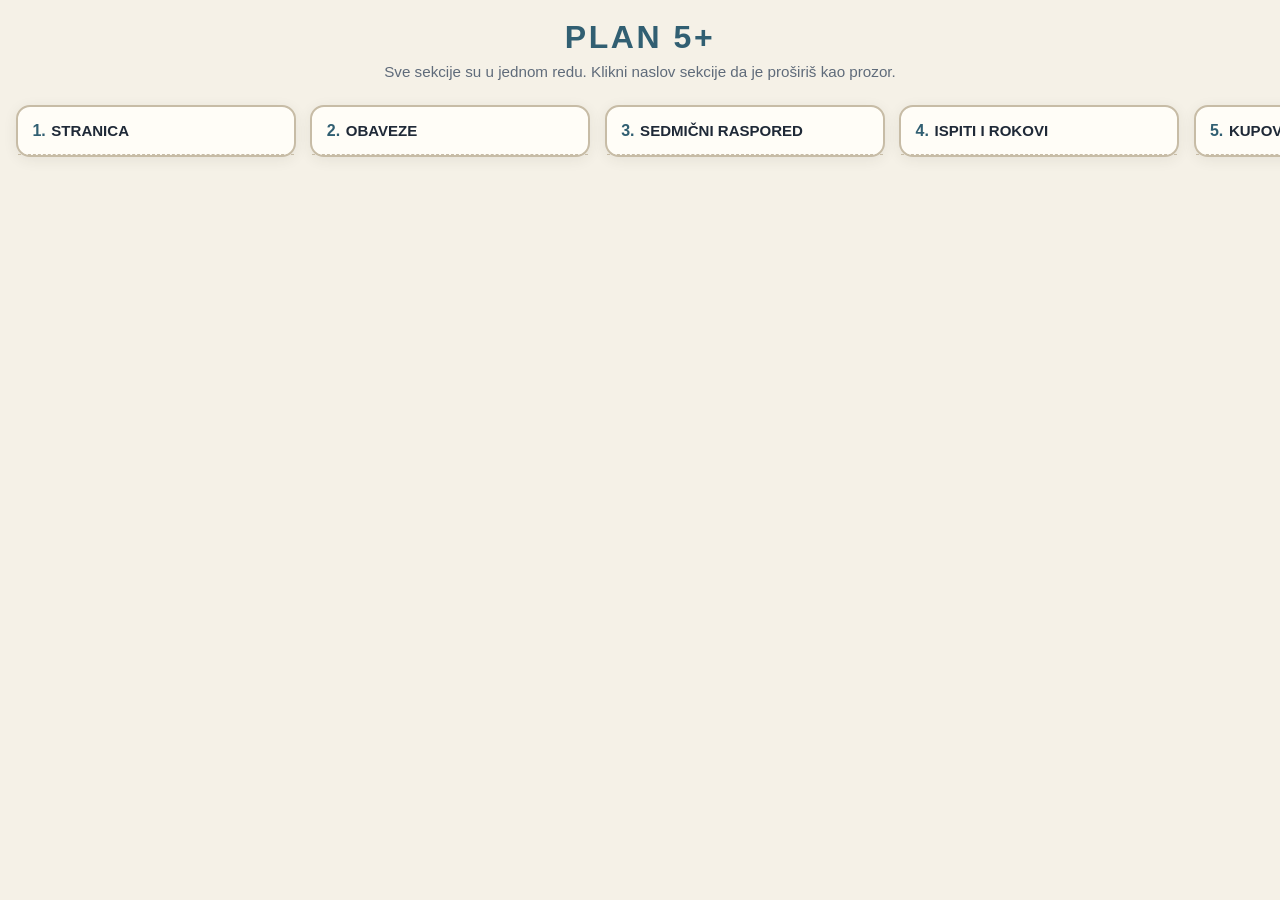
==== src/pages/index.html @ 0e4d8b92 "Working on obligations router, todo section is working properly" ====
<!DOCTYPE html>
<html lang="sr">
<head>
  <meta charset="UTF-8" />
  <meta name="viewport" content="width=device-width, initial-scale=1.0" />
  <title>Upisi ovo</title>
  <link rel="stylesheet" href="../shared/ui/styles.css" />
</head>
<body>
  <header class="topbar">
    <h1>PLAN 5+</h1>
    <p>Sve sekcije su u jednom redu. Klikni naslov sekcije da je proširiš kao prozor.</p>
  </header>

  <main class="board" aria-label="Plan sekcije">
    <details class="panel">
      <summary>
        <span class="panel-number">1.</span>
        <span class="panel-title">Stranica</span>
      </summary>
      <section class="panel-content">
        <button id="clear-done-todos-btn" type="button">Obriši završene</button>
        <button id="clear-old-todos-btn" type="button">Obriši starije od 3 dana</button>
        <button id="edit-mode-btn" type="button">Edit</button>
        <button id="delete-selected-btn" type="button" hidden>Obriši selektovane</button>
        <h3>Dnevna to-do lista</h3>
        <form id="todo-form">
          <input id="todo-input" type="text" />
          <button id="add-todo-btn" type="button">Dodaj</button>
        </form>
                <p></p>
                <p class="date" id="day-date"></p>
        <ul id="todo-list"></ul>
        
        <div id="load-todos-div">
          <ul id="load-todos-list"></ul>
        </div>
      </section>
    </details>

    <details class="panel">
      <summary>
        <span class="panel-number">2.</span>
        <span class="panel-title">Obaveze</span>
      </summary>
      <section id="obligations-panel" class="panel-content">
        <div class="priority-group">
          <h3 class="p-high">Hitno</h3>
          <form id="obligation-urgent-form">
          <input id="obligation-urgent-input" type="text" />
          <button id="add-obligation-btn" type="button">+</button>
        </form>
          <ul id="obligations-urgent" class="dot-list">
          </ul>
        </div>

        <div class="priority-group">
          <h3 class="p-mid">Važno</h3>
          <ul class="dot-list">
            <li>Priprema prezentacije</li>
            <li>Nabavka za sedmicu</li>
            <li>Vježbanje 45 min</li>
          </ul>
        </div>

        <div class="priority-group">
          <h3 class="p-low">Može da sačeka</h3>
          <ul class="dot-list">
            <li>Sređivanje ormara</li>
            <li>Backup fotografija</li>
            <li>Organizacija desktopa</li>
          </ul>
        </div>
      </section>
    </details>

    <details class="panel">
      <summary>
        <span class="panel-number">3.</span>
        <span class="panel-title">Sedmični raspored</span>
      </summary>
      <section class="panel-content">
        <table>
          <caption>Ponedjeljak – Nedjelja</caption>
          <thead>
            <tr>
              <th>Dan</th>
              <th>Aktivnosti</th>
            </tr>
          </thead>
          <tbody>
            <tr><td>Pon</td><td><span class="tag predavanje">Predavanje</span> 09:00</td></tr>
            <tr><td>Uto</td><td><span class="tag vjezbe">Vježbe</span> 11:00</td></tr>
            <tr><td>Sri</td><td><span class="tag trening">Trening</span> 18:00</td></tr>
            <tr><td>Čet</td><td><span class="tag obaveza">Lične obaveze</span></td></tr>
            <tr><td>Pet</td><td><span class="tag predavanje">Predavanje</span> 10:00</td></tr>
            <tr><td>Sub</td><td><span class="tag slobodno">Odmor / fleksibilno</span></td></tr>
            <tr><td>Ned</td><td><span class="tag planiranje">Planiranje sedmice</span></td></tr>
          </tbody>
        </table>
      </section>
    </details>

    <details class="panel">
      <summary>
        <span class="panel-number">4.</span>
        <span class="panel-title">Ispiti i rokovi</span>
      </summary>
      <section class="panel-content">
        <ul class="deadline-list">
          <li><strong>Kolokvijum hemija</strong> <span>12. mart</span></li>
          <li><strong>Predaja završnog rada</strong> <span>20. mart</span></li>
          <li><strong>Prijava ispita</strong> <span>25. mart</span></li>
          <li><strong>Plaćanje školarine</strong> <span>1. april</span></li>
        </ul>
        <p class="hint">Savjet: drži rokove sortirane po datumu i uključi podsjetnik 2 dana ranije.</p>
      </section>
    </details>

    <details class="panel">
      <summary>
        <span class="panel-number">5.</span>
        <span class="panel-title">Kupovina i troškovi</span>
      </summary>
      <section class="panel-content">
        <h3>Lista kupovine</h3>
        <ul class="check-list">
          <li><input type="checkbox" id="k1"><label for="k1">Mlijeko</label></li>
          <li><input type="checkbox" id="k2"><label for="k2">Hljeb</label></li>
          <li><input type="checkbox" id="k3"><label for="k3">Voće</label></li>
          <li><input type="checkbox" id="k4"><label for="k4">Higijena</label></li>
        </ul>

        <h3>Troškovi</h3>
        <div class="cost-row"><span>Budžet:</span><strong>350 KM</strong></div>
        <div class="cost-row"><span>Potrošeno:</span><strong>124 KM</strong></div>
      </section>
    </details>

    <details class="panel">
      <summary>
        <span class="panel-number">6.</span>
        <span class="panel-title">Ostalo</span>
      </summary>
      <section class="panel-content">
        <h3>Brzi zapisi</h3>
        <textarea rows="10" placeholder="Upiši ideje, podsjetnike ili bilješke..."></textarea>

        <h3>Mini podsjetnik</h3>
        <p>Dodaj ovdje stvari koje ne spadaju ni u jednu drugu sekciju.</p>
      </section>
    </details>
  </main>
  <script src="./index.js"></script>
</body>
</html>
---- src/shared/ui/styles.css ----
:root {
  --bg: #f5f1e7;
  --ink: #1f2937;
  --muted: #5f6b7a;
  --panel: #fffdf7;
  --line: #c7bca6;
  --accent: #315f72;
  --urgent: #a23b3b;
  --important: #345b93;
  --wait: #5f7d51;
}

* {
  box-sizing: border-box;
}

body {
  margin: 0;
  font-family: "Segoe UI", Roboto, Arial, sans-serif;
  color: var(--ink);
  background: var(--bg);
}

.topbar {
  padding: 1.2rem 1rem 0.6rem;
  text-align: center;
}

.topbar h1 {
  margin: 0;
  letter-spacing: 0.08em;
  color: var(--accent);
}

.topbar p {
  margin: 0.4rem 0 0;
  color: var(--muted);
  font-size: 0.95rem;
}

.board {
  display: flex;
  gap: 0.9rem;
  padding: 1rem;
  overflow-x: auto;
  align-items: flex-start;
  min-height: calc(100vh - 90px);
}

.panel {
  min-width: 280px;
  width: 280px;
  background: var(--panel);
  border: 2px solid var(--line);
  border-radius: 14px;
  box-shadow: 0 3px 14px rgba(56, 48, 34, 0.08);
  transition: transform 0.2s ease;
}

.panel:hover {
  transform: translateY(-2px);
}

.panel > summary {
  list-style: none;
  cursor: pointer;
  display: flex;
  align-items: center;
  gap: 0.35rem;
  padding: 0.9rem;
  border-bottom: 1px dashed var(--line);
  font-weight: 700;
}

.panel > summary::-webkit-details-marker {
  display: none;
}

.panel-number {
  color: var(--accent);
}

.panel-title {
  text-transform: uppercase;
  font-size: 0.94rem;
}

.panel-content {
  padding: 0.9rem;
}

.panel-content h2,
.panel-content h3 {
  margin: 0.4rem 0 0.6rem;
}

.date {
  margin-top: 0;
  font-weight: 700;
  color: var(--accent);
}

.check-list,
.dot-list,
.deadline-list {
  margin: 0;
  padding-left: 0;
  list-style: none;
}

.check-list li,
.dot-list li {
  display: flex;
  align-items: center;
  gap: 0.55rem;
  margin-bottom: 0.5rem;
}

.check-list input[type="checkbox"] {
  accent-color: var(--accent);
}

.priority-group {
  margin-bottom: 1rem;
}

.p-high { color: var(--urgent); }
.p-mid { color: var(--important); }
.p-low { color: var(--wait); }

.dot-list li::before {
  content: "•";
  color: var(--line);
  font-size: 1.2rem;
  line-height: 1;
}

table {
  width: 100%;
  border-collapse: collapse;
  font-size: 0.9rem;
}

caption {
  text-align: left;
  margin-bottom: 0.5rem;
  color: var(--muted);
  font-weight: 600;
}

th,
td {
  border: 1px solid var(--line);
  padding: 0.42rem;
  vertical-align: top;
}

th {
  background: #f2ebdd;
}

.tag {
  display: inline-block;
  font-size: 0.78rem;
  border-radius: 999px;
  padding: 0.16rem 0.5rem;
  border: 1px solid transparent;
}

.predavanje { background: #dce8ff; border-color: #89a9e6; }
.vjezbe { background: #ffe4e4; border-color: #df9696; }
.trening { background: #ece0ff; border-color: #a797d9; }
.obaveza { background: #fff0dc; border-color: #d3ad73; }
.slobodno { background: #ecf2d7; border-color: #a6c06f; }
.planiranje { background: #d8f2ef; border-color: #7fbdb7; }

.deadline-list li {
  display: flex;
  justify-content: space-between;
  gap: 1rem;
  padding: 0.45rem 0;
  border-bottom: 1px dashed var(--line);
}

.deadline-list span {
  color: var(--accent);
  font-weight: 600;
  white-space: nowrap;
}

.hint {
  margin: 0.8rem 0 0;
  font-size: 0.9rem;
  color: var(--muted);
}

.cost-row {
  display: flex;
  justify-content: space-between;
  margin-bottom: 0.4rem;
}

textarea {
  width: 100%;
  resize: vertical;
  border-radius: 10px;
  border: 1px solid var(--line);
  background: #fffcf6;
  padding: 0.65rem;
  font: inherit;
}

.panel[open] {
  position: fixed;
  z-index: 25;
  inset: 7vh 8vw;
  width: auto;
  min-width: auto;
  max-width: none;
  height: 86vh;
  overflow: auto;
  box-shadow: 0 22px 45px rgba(0, 0, 0, 0.22);
}

.panel[open] > summary {
  position: sticky;
  top: 0;
  background: var(--panel);
  z-index: 1;
}

.panel[open] .panel-content {
  padding-bottom: 1.3rem;
}

@media (max-width: 900px) {
  .panel {
    min-width: 250px;
    width: 250px;
  }

  .panel[open] {
    inset: 4vh 4vw;
    height: 90vh;
  }
}

#load-todos-list,
[id^="todo-list"] {
  list-style: none;
  color: blue;
  padding: 0;
  margin: 0;
}

#load-todos-list li,
[id^="todo-list"] li {
  list-style: none;
}
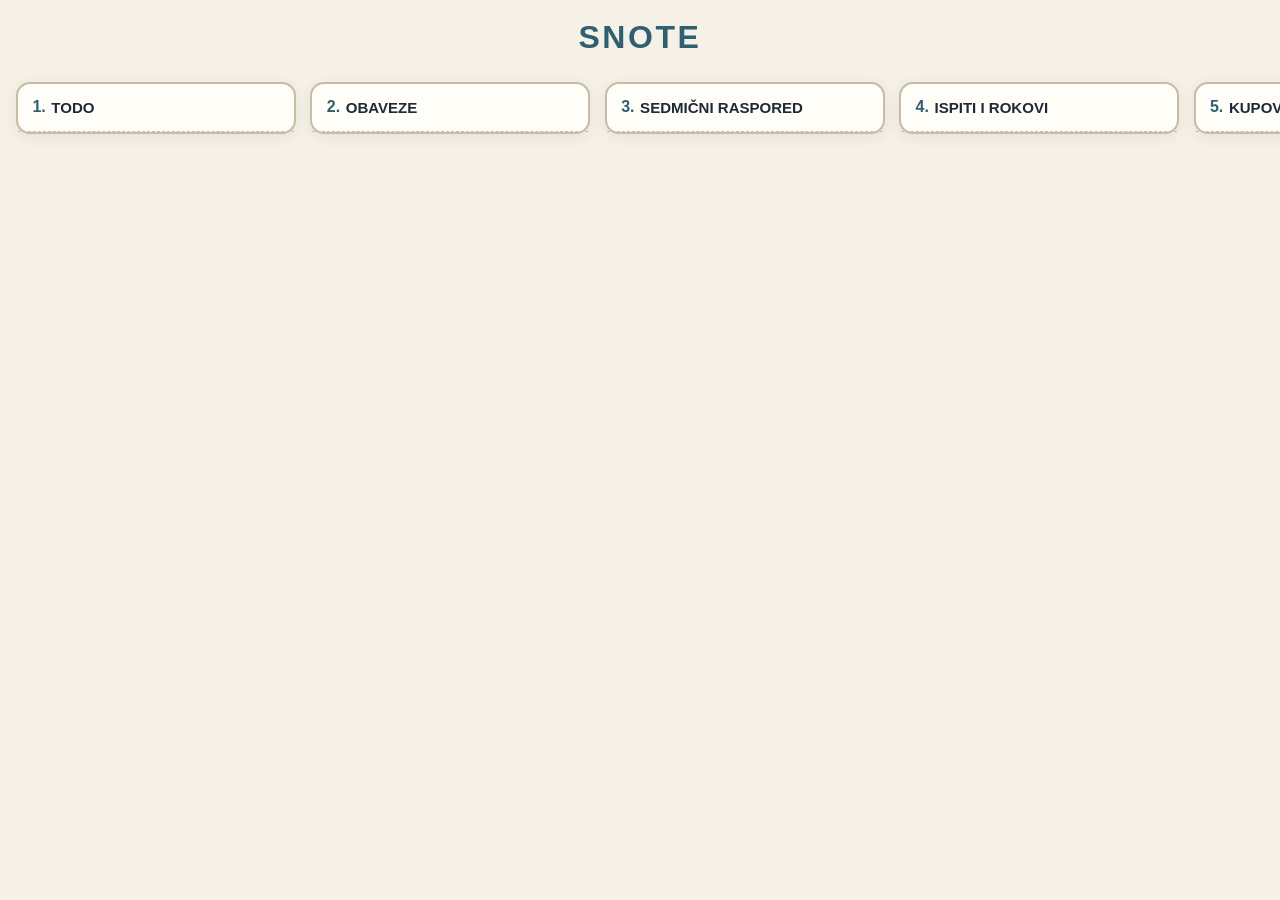
==== commit 4ea798f7: "obligations and todo section updated, delete on todo section is not working currently --needs fix--" ====
--- a/src/pages/index.html
+++ b/src/pages/index.html
@@ -1,156 +1,290 @@
-<!DOCTYPE html>
+<!doctype html>
 <html lang="sr">
-<head>
-  <meta charset="UTF-8" />
-  <meta name="viewport" content="width=device-width, initial-scale=1.0" />
-  <title>Upisi ovo</title>
-  <link rel="stylesheet" href="../shared/ui/styles.css" />
-</head>
-<body>
-  <header class="topbar">
-    <h1>PLAN 5+</h1>
-    <p>Sve sekcije su u jednom redu. Klikni naslov sekcije da je proširiš kao prozor.</p>
-  </header>
-
-  <main class="board" aria-label="Plan sekcije">
-    <details class="panel">
-      <summary>
-        <span class="panel-number">1.</span>
-        <span class="panel-title">Stranica</span>
-      </summary>
-      <section class="panel-content">
-        <button id="clear-done-todos-btn" type="button">Obriši završene</button>
-        <button id="clear-old-todos-btn" type="button">Obriši starije od 3 dana</button>
-        <button id="edit-mode-btn" type="button">Edit</button>
-        <button id="delete-selected-btn" type="button" hidden>Obriši selektovane</button>
-        <h3>Dnevna to-do lista</h3>
-        <form id="todo-form">
-          <input id="todo-input" type="text" />
-          <button id="add-todo-btn" type="button">Dodaj</button>
-        </form>
-                <p></p>
-                <p class="date" id="day-date"></p>
-        <ul id="todo-list"></ul>
-        
-        <div id="load-todos-div">
-          <ul id="load-todos-list"></ul>
-        </div>
-      </section>
-    </details>
-
-    <details class="panel">
-      <summary>
-        <span class="panel-number">2.</span>
-        <span class="panel-title">Obaveze</span>
-      </summary>
-      <section id="obligations-panel" class="panel-content">
-        <div class="priority-group">
-          <h3 class="p-high">Hitno</h3>
-          <form id="obligation-urgent-form">
-          <input id="obligation-urgent-input" type="text" />
-          <button id="add-obligation-btn" type="button">+</button>
-        </form>
-          <ul id="obligations-urgent" class="dot-list">
-          </ul>
-        </div>
-
-        <div class="priority-group">
-          <h3 class="p-mid">Važno</h3>
-          <ul class="dot-list">
-            <li>Priprema prezentacije</li>
-            <li>Nabavka za sedmicu</li>
-            <li>Vježbanje 45 min</li>
-          </ul>
-        </div>
-
-        <div class="priority-group">
-          <h3 class="p-low">Može da sačeka</h3>
-          <ul class="dot-list">
-            <li>Sređivanje ormara</li>
-            <li>Backup fotografija</li>
-            <li>Organizacija desktopa</li>
-          </ul>
-        </div>
-      </section>
-    </details>
-
-    <details class="panel">
-      <summary>
-        <span class="panel-number">3.</span>
-        <span class="panel-title">Sedmični raspored</span>
-      </summary>
-      <section class="panel-content">
-        <table>
-          <caption>Ponedjeljak – Nedjelja</caption>
-          <thead>
-            <tr>
-              <th>Dan</th>
-              <th>Aktivnosti</th>
-            </tr>
-          </thead>
-          <tbody>
-            <tr><td>Pon</td><td><span class="tag predavanje">Predavanje</span> 09:00</td></tr>
-            <tr><td>Uto</td><td><span class="tag vjezbe">Vježbe</span> 11:00</td></tr>
-            <tr><td>Sri</td><td><span class="tag trening">Trening</span> 18:00</td></tr>
-            <tr><td>Čet</td><td><span class="tag obaveza">Lične obaveze</span></td></tr>
-            <tr><td>Pet</td><td><span class="tag predavanje">Predavanje</span> 10:00</td></tr>
-            <tr><td>Sub</td><td><span class="tag slobodno">Odmor / fleksibilno</span></td></tr>
-            <tr><td>Ned</td><td><span class="tag planiranje">Planiranje sedmice</span></td></tr>
-          </tbody>
-        </table>
-      </section>
-    </details>
-
-    <details class="panel">
-      <summary>
-        <span class="panel-number">4.</span>
-        <span class="panel-title">Ispiti i rokovi</span>
-      </summary>
-      <section class="panel-content">
-        <ul class="deadline-list">
-          <li><strong>Kolokvijum hemija</strong> <span>12. mart</span></li>
-          <li><strong>Predaja završnog rada</strong> <span>20. mart</span></li>
-          <li><strong>Prijava ispita</strong> <span>25. mart</span></li>
-          <li><strong>Plaćanje školarine</strong> <span>1. april</span></li>
-        </ul>
-        <p class="hint">Savjet: drži rokove sortirane po datumu i uključi podsjetnik 2 dana ranije.</p>
-      </section>
-    </details>
-
-    <details class="panel">
-      <summary>
-        <span class="panel-number">5.</span>
-        <span class="panel-title">Kupovina i troškovi</span>
-      </summary>
-      <section class="panel-content">
-        <h3>Lista kupovine</h3>
-        <ul class="check-list">
-          <li><input type="checkbox" id="k1"><label for="k1">Mlijeko</label></li>
-          <li><input type="checkbox" id="k2"><label for="k2">Hljeb</label></li>
-          <li><input type="checkbox" id="k3"><label for="k3">Voće</label></li>
-          <li><input type="checkbox" id="k4"><label for="k4">Higijena</label></li>
-        </ul>
-
-        <h3>Troškovi</h3>
-        <div class="cost-row"><span>Budžet:</span><strong>350 KM</strong></div>
-        <div class="cost-row"><span>Potrošeno:</span><strong>124 KM</strong></div>
-      </section>
-    </details>
-
-    <details class="panel">
-      <summary>
-        <span class="panel-number">6.</span>
-        <span class="panel-title">Ostalo</span>
-      </summary>
-      <section class="panel-content">
-        <h3>Brzi zapisi</h3>
-        <textarea rows="10" placeholder="Upiši ideje, podsjetnike ili bilješke..."></textarea>
-
-        <h3>Mini podsjetnik</h3>
-        <p>Dodaj ovdje stvari koje ne spadaju ni u jednu drugu sekciju.</p>
-      </section>
-    </details>
-  </main>
-  <script src="./index.js"></script>
-</body>
+    <head>
+        <meta charset="UTF-8" />
+        <meta name="viewport" content="width=device-width, initial-scale=1.0" />
+        <title>Upisi ovo</title>
+        <link
+            rel="icon"
+            href="data:image/svg+xml,%3Csvg xmlns='http://www.w3.org/2000/svg' viewBox='0 0 16 16'%3E%3Crect width='16' height='16' rx='3' fill='%23315f72'/%3E%3Cpath d='M4 8h8' stroke='white' stroke-width='2' stroke-linecap='round'/%3E%3C/svg%3E"
+        />
+        <link rel="stylesheet" href="../shared/ui/styles.css" />
+    </head>
+    <body>
+        <header class="topbar">
+            <h1>SNOTE</h1>
+        </header>
+
+        <main class="board" aria-label="Plan sekcije">
+            <details class="panel">
+                <summary>
+                    <span class="panel-number">1.</span>
+                    <span class="panel-title">TODO</span>
+                </summary>
+                <section class="panel-content">
+                    <h3>Dnevna to-do lista</h3>
+                    <form id="todo-form" class="todo-entry-form">
+                        <input id="todo-input" type="text" />
+                        <div class="todo-action-row">
+                            <button id="add-todo-btn" type="submit">
+                                Dodaj
+                            </button>
+                            <button
+                                id="todo-delete-mode-btn"
+                                class="todo-delete-mode-btn"
+                                type="button"
+                                data-delete-mode-toggle="true"
+                                aria-label="Uključi brisanje"
+                                title="Uključi brisanje"
+                            >
+                                X
+                            </button>
+                        </div>
+                    </form>
+                    <p></p>
+                    <p class="date" id="day-date"></p>
+                    <ul id="todo-list"></ul>
+
+                    <div id="load-todos-div">
+                        <ul id="load-todos-list"></ul>
+                    </div>
+                </section>
+            </details>
+
+            <details class="panel">
+                <summary>
+                    <span class="panel-number">2.</span>
+                    <span class="panel-title">Obaveze</span>
+                </summary>
+                <section id="obligations-panel" class="panel-content">
+                    <div class="priority-group">
+                        <form
+                            id="obligation-actions-form"
+                            class="obligation-entry-form"
+                        >
+                            <input id="obligation-item-input" type="text" />
+                            <div class="obligation-action-row">
+                                <button
+                                    id="urgent-btn"
+                                    class="obligation-action-btn obligation-btn-urgent"
+                                    type="button"
+                                    data-obligation="urgent"
+                                    aria-label="Dodaj u Hitno"
+                                    title="Dodaj u Hitno"
+                                ></button>
+                                <button
+                                    id="important-btn"
+                                    class="obligation-action-btn obligation-btn-important"
+                                    type="button"
+                                    data-obligation="important"
+                                    aria-label="Dodaj u Važno"
+                                    title="Dodaj u Važno"
+                                ></button>
+                                <button
+                                    id="wait-btn"
+                                    class="obligation-action-btn obligation-btn-wait"
+                                    type="button"
+                                    data-obligation="wait"
+                                    aria-label="Dodaj u Može da sačeka"
+                                    title="Dodaj u Može da sačeka"
+                                ></button>
+                                <button
+                                    id="obligation-delete-mode-btn"
+                                    class="obligation-action-btn obligation-btn-delete-mode"
+                                    type="button"
+                                    data-delete-mode-toggle="true"
+                                    aria-label="Uključi brisanje"
+                                    title="Uključi brisanje"
+                                >
+                                    X
+                                </button>
+                            </div>
+                        </form>
+                        <h3 class="p-high">Hitno</h3>
+                        <ul id="obligations-urgent" class="dot-list"></ul>
+                    </div>
+
+                    <div class="priority-group">
+                        <h3 class="p-mid">Važno</h3>
+                        <ul id="obligations-important" class="dot-list"></ul>
+                    </div>
+
+                    <div class="priority-group">
+                        <h3 class="p-low">Može da sačeka</h3>
+                        <ul id="obligations-wait" class="dot-list"></ul>
+                    </div>
+                </section>
+            </details>
+
+            <details class="panel">
+                <summary>
+                    <span class="panel-number">3.</span>
+                    <span class="panel-title">Sedmični raspored</span>
+                </summary>
+                <section class="panel-content">
+                    <table>
+                        <caption>
+                            Ponedjeljak – Nedjelja
+                        </caption>
+                        <thead>
+                            <tr>
+                                <th>Dan</th>
+                                <th>Aktivnosti</th>
+                            </tr>
+                        </thead>
+                        <tbody>
+                            <tr>
+                                <td>Pon</td>
+                                <td>
+                                    <span class="tag predavanje"
+                                        >Predavanje</span
+                                    >
+                                    09:00
+                                </td>
+                            </tr>
+                            <tr>
+                                <td>Uto</td>
+                                <td>
+                                    <span class="tag vjezbe">Vježbe</span> 11:00
+                                </td>
+                            </tr>
+                            <tr>
+                                <td>Sri</td>
+                                <td>
+                                    <span class="tag trening">Trening</span>
+                                    18:00
+                                </td>
+                            </tr>
+                            <tr>
+                                <td>Čet</td>
+                                <td>
+                                    <span class="tag obaveza"
+                                        >Lične obaveze</span
+                                    >
+                                </td>
+                            </tr>
+                            <tr>
+                                <td>Pet</td>
+                                <td>
+                                    <span class="tag predavanje"
+                                        >Predavanje</span
+                                    >
+                                    10:00
+                                </td>
+                            </tr>
+                            <tr>
+                                <td>Sub</td>
+                                <td>
+                                    <span class="tag slobodno"
+                                        >Odmor / fleksibilno</span
+                                    >
+                                </td>
+                            </tr>
+                            <tr>
+                                <td>Ned</td>
+                                <td>
+                                    <span class="tag planiranje"
+                                        >Planiranje sedmice</span
+                                    >
+                                </td>
+                            </tr>
+                        </tbody>
+                    </table>
+                </section>
+            </details>
+
+            <details class="panel">
+                <summary>
+                    <span class="panel-number">4.</span>
+                    <span class="panel-title">Ispiti i rokovi</span>
+                </summary>
+                <section class="panel-content">
+                    <ul class="deadline-list">
+                        <li>
+                            <strong>Kolokvijum hemija</strong>
+                            <span>12. mart</span>
+                        </li>
+                        <li>
+                            <strong>Predaja završnog rada</strong>
+                            <span>20. mart</span>
+                        </li>
+                        <li>
+                            <strong>Prijava ispita</strong>
+                            <span>25. mart</span>
+                        </li>
+                        <li>
+                            <strong>Plaćanje školarine</strong>
+                            <span>1. april</span>
+                        </li>
+                    </ul>
+                    <p class="hint">
+                        Savjet: drži rokove sortirane po datumu i uključi
+                        podsjetnik 2 dana ranije.
+                    </p>
+                </section>
+            </details>
+
+            <details class="panel">
+                <summary>
+                    <span class="panel-number">5.</span>
+                    <span class="panel-title">Kupovina i troškovi</span>
+                </summary>
+                <section class="panel-content">
+                    <h3>Lista kupovine</h3>
+                    <ul class="check-list">
+                        <li>
+                            <input type="checkbox" id="k1" /><label for="k1"
+                                >Mlijeko</label
+                            >
+                        </li>
+                        <li>
+                            <input type="checkbox" id="k2" /><label for="k2"
+                                >Hljeb</label
+                            >
+                        </li>
+                        <li>
+                            <input type="checkbox" id="k3" /><label for="k3"
+                                >Voće</label
+                            >
+                        </li>
+                        <li>
+                            <input type="checkbox" id="k4" /><label for="k4"
+                                >Higijena</label
+                            >
+                        </li>
+                    </ul>
+
+                    <h3>Troškovi</h3>
+                    <div class="cost-row">
+                        <span>Budžet:</span><strong>350 KM</strong>
+                    </div>
+                    <div class="cost-row">
+                        <span>Potrošeno:</span><strong>124 KM</strong>
+                    </div>
+                </section>
+            </details>
+
+            <details class="panel">
+                <summary>
+                    <span class="panel-number">6.</span>
+                    <span class="panel-title">Ostalo</span>
+                </summary>
+                <section class="panel-content">
+                    <h3>Brzi zapisi</h3>
+                    <textarea
+                        rows="10"
+                        placeholder="Upiši ideje, podsjetnike ili bilješke..."
+                    ></textarea>
+
+                    <h3>Mini podsjetnik</h3>
+                    <p>
+                        Dodaj ovdje stvari koje ne spadaju ni u jednu drugu
+                        sekciju.
+                    </p>
+                </section>
+            </details>
+        </main>
+        <script src="./index.js"></script>
+        <script src="./obligations.js"></script>
+    </body>
 </html>
--- a/src/shared/ui/styles.css
+++ b/src/shared/ui/styles.css
@@ -1,259 +1,462 @@
 :root {
-  --bg: #f5f1e7;
-  --ink: #1f2937;
-  --muted: #5f6b7a;
-  --panel: #fffdf7;
-  --line: #c7bca6;
-  --accent: #315f72;
-  --urgent: #a23b3b;
-  --important: #345b93;
-  --wait: #5f7d51;
+    --bg: #f5f1e7;
+    --ink: #1f2937;
+    --muted: #5f6b7a;
+    --panel: #fffdf7;
+    --line: #c7bca6;
+    --accent: #315f72;
+    --urgent: #a23b3b;
+    --important: #345b93;
+    --wait: #5f7d51;
 }
 
 * {
-  box-sizing: border-box;
+    box-sizing: border-box;
 }
 
 body {
-  margin: 0;
-  font-family: "Segoe UI", Roboto, Arial, sans-serif;
-  color: var(--ink);
-  background: var(--bg);
+    margin: 0;
+    font-family: "Segoe UI", Roboto, Arial, sans-serif;
+    color: var(--ink);
+    background: var(--bg);
 }
 
 .topbar {
-  padding: 1.2rem 1rem 0.6rem;
-  text-align: center;
+    padding: 1.2rem 1rem 0.6rem;
+    text-align: center;
 }
 
 .topbar h1 {
-  margin: 0;
-  letter-spacing: 0.08em;
-  color: var(--accent);
+    margin: 0;
+    letter-spacing: 0.08em;
+    color: var(--accent);
 }
 
 .topbar p {
-  margin: 0.4rem 0 0;
-  color: var(--muted);
-  font-size: 0.95rem;
+    margin: 0.4rem 0 0;
+    color: var(--muted);
+    font-size: 0.95rem;
 }
 
 .board {
-  display: flex;
-  gap: 0.9rem;
-  padding: 1rem;
-  overflow-x: auto;
-  align-items: flex-start;
-  min-height: calc(100vh - 90px);
+    display: flex;
+    gap: 0.9rem;
+    padding: 1rem;
+    overflow-x: auto;
+    align-items: flex-start;
+    min-height: calc(100vh - 90px);
 }
 
 .panel {
-  min-width: 280px;
-  width: 280px;
-  background: var(--panel);
-  border: 2px solid var(--line);
-  border-radius: 14px;
-  box-shadow: 0 3px 14px rgba(56, 48, 34, 0.08);
-  transition: transform 0.2s ease;
+    min-width: 280px;
+    width: 280px;
+    background: var(--panel);
+    border: 2px solid var(--line);
+    border-radius: 14px;
+    box-shadow: 0 3px 14px rgba(56, 48, 34, 0.08);
+    transition: transform 0.2s ease;
 }
 
 .panel:hover {
-  transform: translateY(-2px);
+    transform: translateY(-2px);
 }
 
 .panel > summary {
-  list-style: none;
-  cursor: pointer;
-  display: flex;
-  align-items: center;
-  gap: 0.35rem;
-  padding: 0.9rem;
-  border-bottom: 1px dashed var(--line);
-  font-weight: 700;
+    list-style: none;
+    cursor: pointer;
+    display: flex;
+    align-items: center;
+    gap: 0.35rem;
+    padding: 0.9rem;
+    border-bottom: 1px dashed var(--line);
+    font-weight: 700;
 }
 
 .panel > summary::-webkit-details-marker {
-  display: none;
+    display: none;
 }
 
 .panel-number {
-  color: var(--accent);
+    color: var(--accent);
 }
 
 .panel-title {
-  text-transform: uppercase;
-  font-size: 0.94rem;
+    text-transform: uppercase;
+    font-size: 0.94rem;
 }
 
 .panel-content {
-  padding: 0.9rem;
+    padding: 0.9rem;
 }
 
 .panel-content h2,
 .panel-content h3 {
-  margin: 0.4rem 0 0.6rem;
+    margin: 0.4rem 0 0.6rem;
 }
 
 .date {
-  margin-top: 0;
-  font-weight: 700;
-  color: var(--accent);
+    margin-top: 0;
+    font-weight: 700;
+    color: var(--accent);
 }
 
 .check-list,
 .dot-list,
 .deadline-list {
-  margin: 0;
-  padding-left: 0;
-  list-style: none;
+    margin: 0;
+    padding-left: 0;
+    list-style: none;
 }
 
 .check-list li,
 .dot-list li {
-  display: flex;
-  align-items: center;
-  gap: 0.55rem;
-  margin-bottom: 0.5rem;
+    display: flex;
+    align-items: center;
+    gap: 0.55rem;
+    margin-bottom: 0.5rem;
 }
 
 .check-list input[type="checkbox"] {
-  accent-color: var(--accent);
+    accent-color: var(--accent);
+}
+
+.todo-entry-form {
+    display: grid;
+    grid-template-columns: minmax(0, 60%) auto;
+    align-items: center;
+    gap: 0.5rem;
+    margin-bottom: 0.6rem;
+}
+
+.todo-entry-form input {
+    min-width: 0;
+}
+
+.todo-action-row {
+    display: flex;
+    align-items: center;
+    gap: 0.35rem;
+    flex-shrink: 0;
+}
+
+.todo-action-row button {
+    border: 0;
+    border-radius: 0.18rem;
+}
+
+#add-todo-btn {
+    padding: 0.35rem 0.75rem;
+    background: var(--accent);
+    color: #ffffff;
+    cursor: pointer;
+    white-space: nowrap;
+}
+
+.todo-delete-mode-btn {
+    width: 2rem;
+    height: 2rem;
+    min-width: 2rem;
+    min-height: 2rem;
+    appearance: none;
+    -webkit-appearance: none;
+    background-color: #4b5563;
+    color: #ffffff;
+    font-size: 0.9rem;
+    font-weight: 700;
+    line-height: 1;
+    display: inline-flex;
+    align-items: center;
+    justify-content: center;
+    cursor: pointer;
+    box-shadow: none;
+}
+
+.todo-delete-mode-btn.is-active {
+    background-color: #111827;
+    box-shadow: inset 0 0 0 2px rgba(255, 255, 255, 0.22);
+}
+
+.todo-delete-checkbox {
+    accent-color: #111827 !important;
+    width: 1rem;
+    height: 1rem;
+    flex: 0 0 auto;
+}
+
+.todo-delete-checkbox:checked {
+    accent-color: #111827 !important;
 }
 
 .priority-group {
-  margin-bottom: 1rem;
-}
-
-.p-high { color: var(--urgent); }
-.p-mid { color: var(--important); }
-.p-low { color: var(--wait); }
-
-.dot-list li::before {
-  content: "•";
-  color: var(--line);
-  font-size: 1.2rem;
-  line-height: 1;
+    margin-bottom: 1rem;
+}
+
+.obligation-entry-form {
+    display: grid;
+    grid-template-columns: minmax(0, 30%) auto;
+    align-items: center;
+    gap: 0.5rem;
+    margin-bottom: 0.6rem;
+}
+
+.obligation-entry-form input {
+    min-width: 0;
+}
+
+.obligation-action-row {
+    display: flex;
+    align-items: center;
+    gap: 0.35rem;
+    flex-shrink: 0;
+}
+
+.obligation-action-btn {
+    width: 2rem;
+    height: 2rem;
+    min-width: 2rem;
+    min-height: 2rem;
+    border: 0;
+    border-radius: 0.18rem;
+    appearance: none;
+    -webkit-appearance: none;
+    color: transparent;
+    font-size: 0;
+    line-height: 0;
+    display: block;
+    padding: 0;
+    cursor: pointer;
+    box-shadow: none;
+    background-repeat: no-repeat;
+    background-position: center;
+    background-size: cover;
+}
+
+.obligation-action-btn:active {
+    transform: translateY(1px);
+}
+
+.obligation-btn-urgent {
+    background-color: var(--urgent);
+}
+
+.obligation-btn-important {
+    background-color: var(--important);
+}
+
+.obligation-btn-wait {
+    background-color: var(--wait);
+}
+
+.obligation-btn-delete-mode {
+    background-color: #4b5563;
+    color: #ffffff;
+    font-size: 0.9rem;
+    font-weight: 700;
+    line-height: 1;
+    display: inline-flex;
+    align-items: center;
+    justify-content: center;
+    letter-spacing: 0.02em;
+}
+
+.obligation-btn-delete-mode.is-active {
+    background-color: #111827;
+    box-shadow: inset 0 0 0 2px rgba(255, 255, 255, 0.22);
+}
+
+#obligations-panel.is-delete-mode input[type="checkbox"] {
+    accent-color: #111827 !important;
+}
+
+#obligations-panel.is-delete-mode input[type="checkbox"]:checked {
+    accent-color: #111827 !important;
+}
+
+.p-high {
+    color: var(--urgent);
+}
+.p-mid {
+    color: var(--important);
+}
+.p-low {
+    color: var(--wait);
+}
+
+.dot-list,
+#obligations-urgent,
+#obligations-important,
+#obligations-wait {
+    list-style: none !important;
+    list-style-type: none !important;
+    padding-left: 0 !important;
+    padding-inline-start: 0 !important;
+    margin-left: 0 !important;
+    margin-inline-start: 0 !important;
+}
+
+.dot-list li,
+#obligations-urgent li,
+#obligations-important li,
+#obligations-wait li {
+    list-style: none !important;
+    display: flex;
+    align-items: center;
+    gap: 0.55rem;
+}
+
+#todo-list li,
+[id^="todo-list-"] li,
+#load-todos-list li {
+    list-style: none;
+    display: flex;
+    align-items: center;
+    gap: 0.55rem;
+}
+
+.dot-list > li::marker,
+#obligations-urgent > li::marker,
+#obligations-important > li::marker,
+#obligations-wait > li::marker {
+    content: "" !important;
 }
 
 table {
-  width: 100%;
-  border-collapse: collapse;
-  font-size: 0.9rem;
+    width: 100%;
+    border-collapse: collapse;
+    font-size: 0.9rem;
 }
 
 caption {
-  text-align: left;
-  margin-bottom: 0.5rem;
-  color: var(--muted);
-  font-weight: 600;
+    text-align: left;
+    margin-bottom: 0.5rem;
+    color: var(--muted);
+    font-weight: 600;
 }
 
 th,
 td {
-  border: 1px solid var(--line);
-  padding: 0.42rem;
-  vertical-align: top;
+    border: 1px solid var(--line);
+    padding: 0.42rem;
+    vertical-align: top;
 }
 
 th {
-  background: #f2ebdd;
+    background: #f2ebdd;
 }
 
 .tag {
-  display: inline-block;
-  font-size: 0.78rem;
-  border-radius: 999px;
-  padding: 0.16rem 0.5rem;
-  border: 1px solid transparent;
-}
-
-.predavanje { background: #dce8ff; border-color: #89a9e6; }
-.vjezbe { background: #ffe4e4; border-color: #df9696; }
-.trening { background: #ece0ff; border-color: #a797d9; }
-.obaveza { background: #fff0dc; border-color: #d3ad73; }
-.slobodno { background: #ecf2d7; border-color: #a6c06f; }
-.planiranje { background: #d8f2ef; border-color: #7fbdb7; }
+    display: inline-block;
+    font-size: 0.78rem;
+    border-radius: 999px;
+    padding: 0.16rem 0.5rem;
+    border: 1px solid transparent;
+}
+
+.predavanje {
+    background: #dce8ff;
+    border-color: #89a9e6;
+}
+.vjezbe {
+    background: #ffe4e4;
+    border-color: #df9696;
+}
+.trening {
+    background: #ece0ff;
+    border-color: #a797d9;
+}
+.obaveza {
+    background: #fff0dc;
+    border-color: #d3ad73;
+}
+.slobodno {
+    background: #ecf2d7;
+    border-color: #a6c06f;
+}
+.planiranje {
+    background: #d8f2ef;
+    border-color: #7fbdb7;
+}
 
 .deadline-list li {
-  display: flex;
-  justify-content: space-between;
-  gap: 1rem;
-  padding: 0.45rem 0;
-  border-bottom: 1px dashed var(--line);
+    display: flex;
+    justify-content: space-between;
+    gap: 1rem;
+    padding: 0.45rem 0;
+    border-bottom: 1px dashed var(--line);
 }
 
 .deadline-list span {
-  color: var(--accent);
-  font-weight: 600;
-  white-space: nowrap;
+    color: var(--accent);
+    font-weight: 600;
+    white-space: nowrap;
 }
 
 .hint {
-  margin: 0.8rem 0 0;
-  font-size: 0.9rem;
-  color: var(--muted);
+    margin: 0.8rem 0 0;
+    font-size: 0.9rem;
+    color: var(--muted);
 }
 
 .cost-row {
-  display: flex;
-  justify-content: space-between;
-  margin-bottom: 0.4rem;
+    display: flex;
+    justify-content: space-between;
+    margin-bottom: 0.4rem;
 }
 
 textarea {
-  width: 100%;
-  resize: vertical;
-  border-radius: 10px;
-  border: 1px solid var(--line);
-  background: #fffcf6;
-  padding: 0.65rem;
-  font: inherit;
+    width: 100%;
+    resize: vertical;
+    border-radius: 10px;
+    border: 1px solid var(--line);
+    background: #fffcf6;
+    padding: 0.65rem;
+    font: inherit;
 }
 
 .panel[open] {
-  position: fixed;
-  z-index: 25;
-  inset: 7vh 8vw;
-  width: auto;
-  min-width: auto;
-  max-width: none;
-  height: 86vh;
-  overflow: auto;
-  box-shadow: 0 22px 45px rgba(0, 0, 0, 0.22);
+    position: fixed;
+    z-index: 25;
+    inset: 7vh 8vw;
+    width: auto;
+    min-width: auto;
+    max-width: none;
+    height: 86vh;
+    overflow: auto;
+    box-shadow: 0 22px 45px rgba(0, 0, 0, 0.22);
 }
 
 .panel[open] > summary {
-  position: sticky;
-  top: 0;
-  background: var(--panel);
-  z-index: 1;
+    position: sticky;
+    top: 0;
+    background: var(--panel);
+    z-index: 1;
 }
 
 .panel[open] .panel-content {
-  padding-bottom: 1.3rem;
+    padding-bottom: 1.3rem;
 }
 
 @media (max-width: 900px) {
-  .panel {
-    min-width: 250px;
-    width: 250px;
-  }
-
-  .panel[open] {
-    inset: 4vh 4vw;
-    height: 90vh;
-  }
+    .panel {
+        min-width: 250px;
+        width: 250px;
+    }
+
+    .panel[open] {
+        inset: 4vh 4vw;
+        height: 90vh;
+    }
 }
 
 #load-todos-list,
 [id^="todo-list"] {
-  list-style: none;
-  color: blue;
-  padding: 0;
-  margin: 0;
+    list-style: none;
+    color: blue;
+    padding: 0;
+    margin: 0;
 }
 
 #load-todos-list li,
 [id^="todo-list"] li {
-  list-style: none;
-}
+    list-style: none;
+}
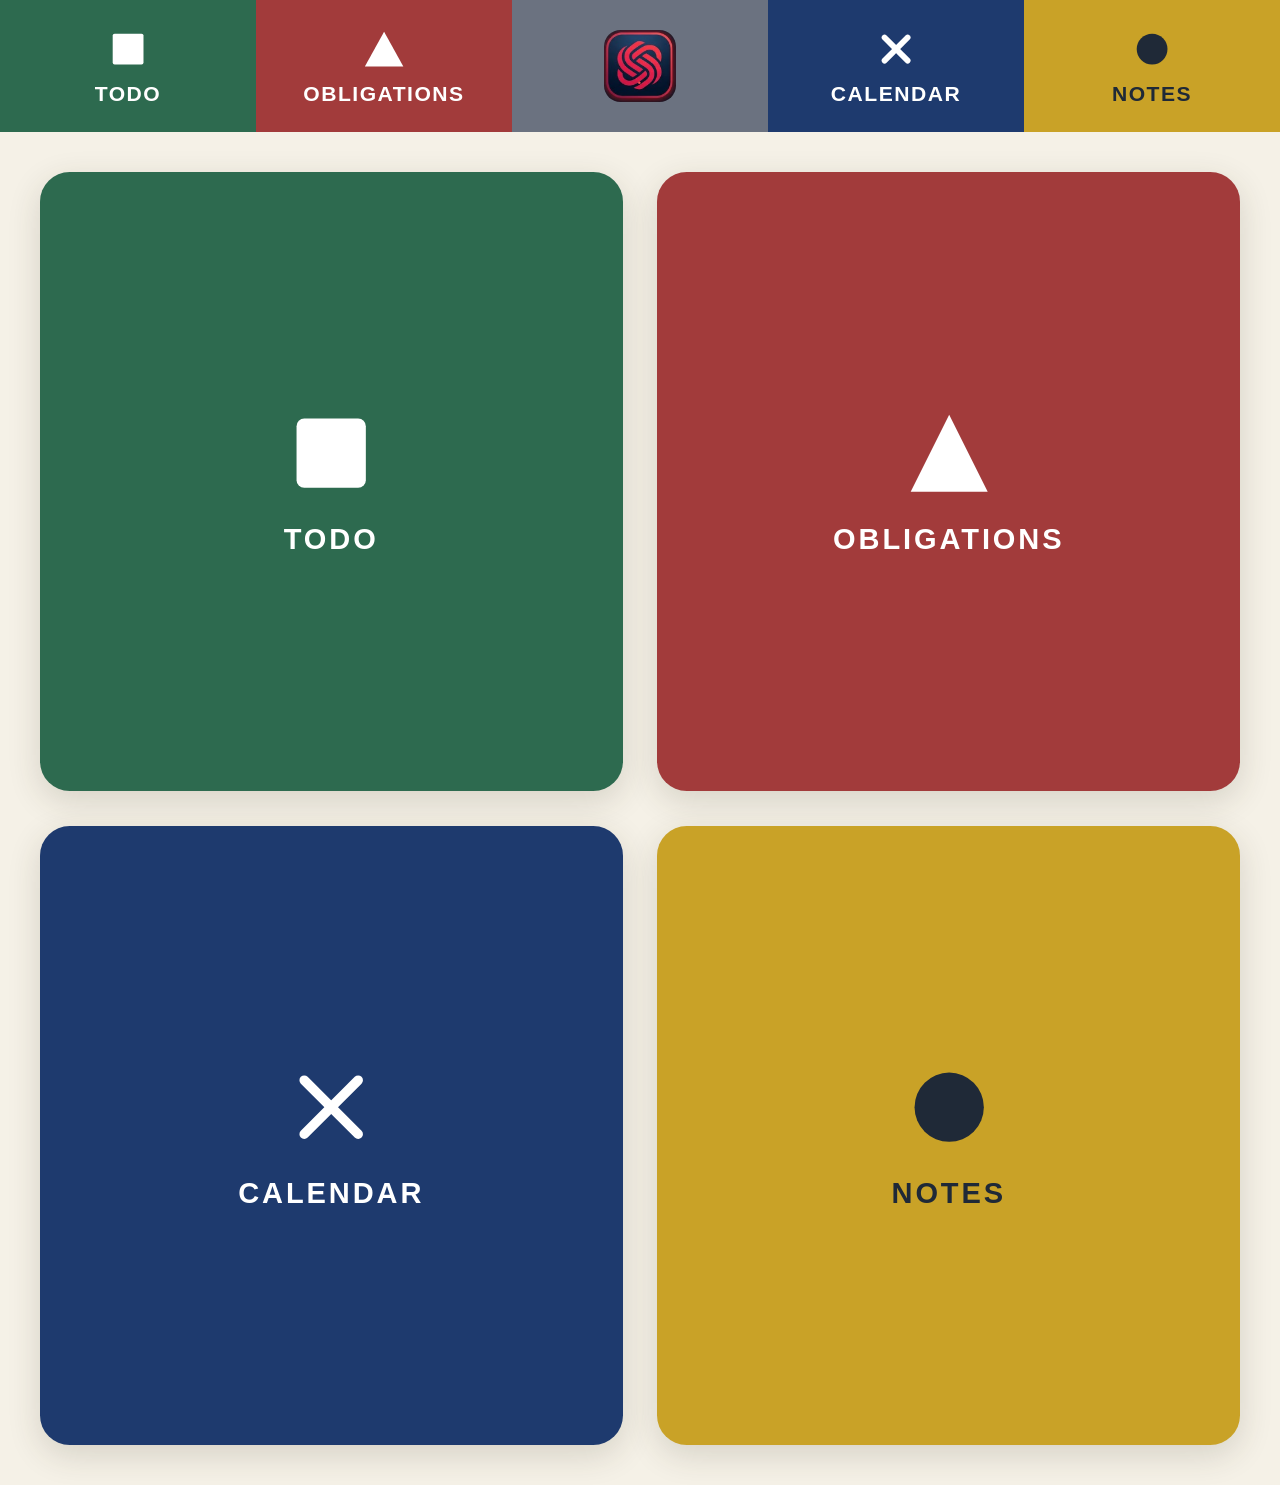
==== commit a78fced3: "rotating cube like feature for front" ====
--- a/src/pages/index.html
+++ b/src/pages/index.html
@@ -6,285 +6,97 @@
         <title>Upisi ovo</title>
         <link
             rel="icon"
-            href="data:image/svg+xml,%3Csvg xmlns='http://www.w3.org/2000/svg' viewBox='0 0 16 16'%3E%3Crect width='16' height='16' rx='3' fill='%23315f72'/%3E%3Cpath d='M4 8h8' stroke='white' stroke-width='2' stroke-linecap='round'/%3E%3C/svg%3E"
+            href="../shared/ui/logo.png"
         />
         <link rel="stylesheet" href="../shared/ui/styles.css" />
     </head>
-    <body>
-        <header class="topbar">
-            <h1>SNOTE</h1>
-        </header>
+    <body class="page-home">
+        <nav class="topnav">
+            <a href="todo.html" class="topnav-segment topnav-todo">
+                <svg viewBox="0 0 24 24" fill="white" xmlns="http://www.w3.org/2000/svg">
+                    <rect x="4" y="4" width="16" height="16" rx="1"/>
+                </svg>
+                <span class="topnav-segment-label">TODO</span>
+            </a>
+            <a href="obligations.html" class="topnav-segment topnav-oblig">
+                <svg viewBox="0 0 24 24" fill="white" xmlns="http://www.w3.org/2000/svg">
+                    <polygon points="12,3 22,21 2,21"/>
+                </svg>
+                <span class="topnav-segment-label">OBLIGATIONS</span>
+            </a>
+            <a href="index.html" class="topnav-segment topnav-add" aria-label="Pocetna">
+                <img src="../shared/ui/logo.png" alt="Pocetna" class="topnav-logo" />
+            </a>
+            <a href="calendar.html" class="topnav-segment topnav-cal">
+                <svg viewBox="0 0 24 24" stroke="white" stroke-width="3" fill="none" stroke-linecap="round" xmlns="http://www.w3.org/2000/svg">
+                    <line x1="6" y1="6" x2="18" y2="18"/>
+                    <line x1="18" y1="6" x2="6" y2="18"/>
+                </svg>
+                <span class="topnav-segment-label">CALENDAR</span>
+            </a>
+            <a href="notes.html" class="topnav-segment topnav-notes">
+                <svg viewBox="0 0 24 24" fill="#1f2937" xmlns="http://www.w3.org/2000/svg">
+                    <circle cx="12" cy="12" r="8"/>
+                </svg>
+                <span class="topnav-segment-label">NOTES</span>
+            </a>
+        </nav>
 
-        <main class="board" aria-label="Plan sekcije">
-            <details class="panel">
-                <summary>
-                    <span class="panel-number">1.</span>
-                    <span class="panel-title">TODO</span>
-                </summary>
-                <section class="panel-content">
-                    <h3>Dnevna to-do lista</h3>
-                    <form id="todo-form" class="todo-entry-form">
-                        <input id="todo-input" type="text" />
-                        <div class="todo-action-row">
-                            <button id="add-todo-btn" type="submit">
-                                Dodaj
-                            </button>
-                            <button
-                                id="todo-delete-mode-btn"
-                                class="todo-delete-mode-btn"
-                                type="button"
-                                data-delete-mode-toggle="true"
-                                aria-label="Uključi brisanje"
-                                title="Uključi brisanje"
-                            >
-                                X
-                            </button>
-                        </div>
-                    </form>
-                    <p></p>
-                    <p class="date" id="day-date"></p>
-                    <ul id="todo-list"></ul>
+        <div class="home-grid">
+            <a href="todo.html" class="home-tile home-tile-todo">
+                <svg viewBox="0 0 24 24" fill="white" xmlns="http://www.w3.org/2000/svg">
+                    <rect x="3" y="3" width="18" height="18" rx="2"/>
+                </svg>
+                <span class="home-tile-label">TODO</span>
+            </a>
+            <a href="obligations.html" class="home-tile home-tile-oblig">
+                <svg viewBox="0 0 24 24" fill="white" xmlns="http://www.w3.org/2000/svg">
+                    <polygon points="12,2 22,22 2,22"/>
+                </svg>
+                <span class="home-tile-label">OBLIGATIONS</span>
+            </a>
+            <a href="calendar.html" class="home-tile home-tile-cal">
+                <svg viewBox="0 0 24 24" stroke="white" stroke-width="2.5" fill="none" stroke-linecap="round" xmlns="http://www.w3.org/2000/svg">
+                    <line x1="5" y1="5" x2="19" y2="19"/>
+                    <line x1="19" y1="5" x2="5" y2="19"/>
+                </svg>
+                <span class="home-tile-label">CALENDAR</span>
+            </a>
+            <a href="notes.html" class="home-tile home-tile-notes">
+                <svg viewBox="0 0 24 24" fill="#1f2937" xmlns="http://www.w3.org/2000/svg">
+                    <circle cx="12" cy="12" r="9"/>
+                </svg>
+                <span class="home-tile-label">NOTES</span>
+            </a>
+        </div>
 
-                    <div id="load-todos-div">
-                        <ul id="load-todos-list"></ul>
-                    </div>
-                </section>
-            </details>
+        <nav class="bottombar" aria-label="Mobilna navigacija">
+            <a href="todo.html" class="bottombar-segment bottombar-todo">
+                <svg viewBox="0 0 24 24" fill="white" xmlns="http://www.w3.org/2000/svg">
+                    <rect x="4" y="4" width="16" height="16" rx="1"/>
+                </svg>
+            </a>
+            <a href="obligations.html" class="bottombar-segment bottombar-oblig">
+                <svg viewBox="0 0 24 24" fill="white" xmlns="http://www.w3.org/2000/svg">
+                    <polygon points="12,3 22,21 2,21"/>
+                </svg>
+            </a>
+            <a href="index.html" class="bottombar-segment bottombar-add" aria-label="Pocetna">
+                <img src="../shared/ui/logo.png" alt="Pocetna" class="bottombar-logo" />
+            </a>
+            <a href="calendar.html" class="bottombar-segment bottombar-cal">
+                <svg viewBox="0 0 24 24" stroke="white" stroke-width="3" fill="none" stroke-linecap="round" xmlns="http://www.w3.org/2000/svg">
+                    <line x1="6" y1="6" x2="18" y2="18"/>
+                    <line x1="18" y1="6" x2="6" y2="18"/>
+                </svg>
+            </a>
+            <a href="notes.html" class="bottombar-segment bottombar-notes">
+                <svg viewBox="0 0 24 24" fill="white" xmlns="http://www.w3.org/2000/svg">
+                    <circle cx="12" cy="12" r="8"/>
+                </svg>
+            </a>
+        </nav>
+        <script src="./cube-nav.js"></script>
 
-            <details class="panel">
-                <summary>
-                    <span class="panel-number">2.</span>
-                    <span class="panel-title">Obaveze</span>
-                </summary>
-                <section id="obligations-panel" class="panel-content">
-                    <div class="priority-group">
-                        <form
-                            id="obligation-actions-form"
-                            class="obligation-entry-form"
-                        >
-                            <input id="obligation-item-input" type="text" />
-                            <div class="obligation-action-row">
-                                <button
-                                    id="urgent-btn"
-                                    class="obligation-action-btn obligation-btn-urgent"
-                                    type="button"
-                                    data-obligation="urgent"
-                                    aria-label="Dodaj u Hitno"
-                                    title="Dodaj u Hitno"
-                                ></button>
-                                <button
-                                    id="important-btn"
-                                    class="obligation-action-btn obligation-btn-important"
-                                    type="button"
-                                    data-obligation="important"
-                                    aria-label="Dodaj u Važno"
-                                    title="Dodaj u Važno"
-                                ></button>
-                                <button
-                                    id="wait-btn"
-                                    class="obligation-action-btn obligation-btn-wait"
-                                    type="button"
-                                    data-obligation="wait"
-                                    aria-label="Dodaj u Može da sačeka"
-                                    title="Dodaj u Može da sačeka"
-                                ></button>
-                                <button
-                                    id="obligation-delete-mode-btn"
-                                    class="obligation-action-btn obligation-btn-delete-mode"
-                                    type="button"
-                                    data-delete-mode-toggle="true"
-                                    aria-label="Uključi brisanje"
-                                    title="Uključi brisanje"
-                                >
-                                    X
-                                </button>
-                            </div>
-                        </form>
-                        <h3 class="p-high">Hitno</h3>
-                        <ul id="obligations-urgent" class="dot-list"></ul>
-                    </div>
-
-                    <div class="priority-group">
-                        <h3 class="p-mid">Važno</h3>
-                        <ul id="obligations-important" class="dot-list"></ul>
-                    </div>
-
-                    <div class="priority-group">
-                        <h3 class="p-low">Može da sačeka</h3>
-                        <ul id="obligations-wait" class="dot-list"></ul>
-                    </div>
-                </section>
-            </details>
-
-            <details class="panel">
-                <summary>
-                    <span class="panel-number">3.</span>
-                    <span class="panel-title">Sedmični raspored</span>
-                </summary>
-                <section class="panel-content">
-                    <table>
-                        <caption>
-                            Ponedjeljak – Nedjelja
-                        </caption>
-                        <thead>
-                            <tr>
-                                <th>Dan</th>
-                                <th>Aktivnosti</th>
-                            </tr>
-                        </thead>
-                        <tbody>
-                            <tr>
-                                <td>Pon</td>
-                                <td>
-                                    <span class="tag predavanje"
-                                        >Predavanje</span
-                                    >
-                                    09:00
-                                </td>
-                            </tr>
-                            <tr>
-                                <td>Uto</td>
-                                <td>
-                                    <span class="tag vjezbe">Vježbe</span> 11:00
-                                </td>
-                            </tr>
-                            <tr>
-                                <td>Sri</td>
-                                <td>
-                                    <span class="tag trening">Trening</span>
-                                    18:00
-                                </td>
-                            </tr>
-                            <tr>
-                                <td>Čet</td>
-                                <td>
-                                    <span class="tag obaveza"
-                                        >Lične obaveze</span
-                                    >
-                                </td>
-                            </tr>
-                            <tr>
-                                <td>Pet</td>
-                                <td>
-                                    <span class="tag predavanje"
-                                        >Predavanje</span
-                                    >
-                                    10:00
-                                </td>
-                            </tr>
-                            <tr>
-                                <td>Sub</td>
-                                <td>
-                                    <span class="tag slobodno"
-                                        >Odmor / fleksibilno</span
-                                    >
-                                </td>
-                            </tr>
-                            <tr>
-                                <td>Ned</td>
-                                <td>
-                                    <span class="tag planiranje"
-                                        >Planiranje sedmice</span
-                                    >
-                                </td>
-                            </tr>
-                        </tbody>
-                    </table>
-                </section>
-            </details>
-
-            <details class="panel">
-                <summary>
-                    <span class="panel-number">4.</span>
-                    <span class="panel-title">Ispiti i rokovi</span>
-                </summary>
-                <section class="panel-content">
-                    <ul class="deadline-list">
-                        <li>
-                            <strong>Kolokvijum hemija</strong>
-                            <span>12. mart</span>
-                        </li>
-                        <li>
-                            <strong>Predaja završnog rada</strong>
-                            <span>20. mart</span>
-                        </li>
-                        <li>
-                            <strong>Prijava ispita</strong>
-                            <span>25. mart</span>
-                        </li>
-                        <li>
-                            <strong>Plaćanje školarine</strong>
-                            <span>1. april</span>
-                        </li>
-                    </ul>
-                    <p class="hint">
-                        Savjet: drži rokove sortirane po datumu i uključi
-                        podsjetnik 2 dana ranije.
-                    </p>
-                </section>
-            </details>
-
-            <details class="panel">
-                <summary>
-                    <span class="panel-number">5.</span>
-                    <span class="panel-title">Kupovina i troškovi</span>
-                </summary>
-                <section class="panel-content">
-                    <h3>Lista kupovine</h3>
-                    <ul class="check-list">
-                        <li>
-                            <input type="checkbox" id="k1" /><label for="k1"
-                                >Mlijeko</label
-                            >
-                        </li>
-                        <li>
-                            <input type="checkbox" id="k2" /><label for="k2"
-                                >Hljeb</label
-                            >
-                        </li>
-                        <li>
-                            <input type="checkbox" id="k3" /><label for="k3"
-                                >Voće</label
-                            >
-                        </li>
-                        <li>
-                            <input type="checkbox" id="k4" /><label for="k4"
-                                >Higijena</label
-                            >
-                        </li>
-                    </ul>
-
-                    <h3>Troškovi</h3>
-                    <div class="cost-row">
-                        <span>Budžet:</span><strong>350 KM</strong>
-                    </div>
-                    <div class="cost-row">
-                        <span>Potrošeno:</span><strong>124 KM</strong>
-                    </div>
-                </section>
-            </details>
-
-            <details class="panel">
-                <summary>
-                    <span class="panel-number">6.</span>
-                    <span class="panel-title">Ostalo</span>
-                </summary>
-                <section class="panel-content">
-                    <h3>Brzi zapisi</h3>
-                    <textarea
-                        rows="10"
-                        placeholder="Upiši ideje, podsjetnike ili bilješke..."
-                    ></textarea>
-
-                    <h3>Mini podsjetnik</h3>
-                    <p>
-                        Dodaj ovdje stvari koje ne spadaju ni u jednu drugu
-                        sekciju.
-                    </p>
-                </section>
-            </details>
-        </main>
-        <script src="./index.js"></script>
-        <script src="./obligations.js"></script>
     </body>
 </html>
--- a/src/shared/ui/styles.css
+++ b/src/shared/ui/styles.css
@@ -8,10 +8,18 @@
     --urgent: #a23b3b;
     --important: #345b93;
     --wait: #5f7d51;
+    --todo-clr: #2d6a4f;
+    --oblig-clr: #a23b3b;
+    --cal-clr: #1e3a6e;
+    --notes-clr: #b07d10;
 }
 
 * {
     box-sizing: border-box;
+}
+
+html {
+    zoom: 1.65;
 }
 
 body {
@@ -460,3 +468,372 @@
 [id^="todo-list"] li {
     list-style: none;
 }
+
+/* ─── Top Navigation Bar ─────────────────────────────────────── */
+
+.topnav {
+    display: flex;
+    height: 80px;
+    position: sticky;
+    top: 0;
+    z-index: 50;
+}
+
+.topnav-segment {
+    flex: 1;
+    display: flex;
+    flex-direction: column;
+    align-items: center;
+    justify-content: center;
+    gap: 0.4rem;
+    text-decoration: none;
+    border: none;
+    padding: 0.5rem 0.3rem;
+    transition: filter 0.15s;
+    cursor: default;
+}
+
+a.topnav-segment { cursor: pointer; }
+a.topnav-segment:hover { filter: brightness(1.18); }
+.topnav-segment.active { filter: brightness(1.3); }
+
+.topnav-segment-label {
+    font-weight: 700;
+    font-size: 0.8rem;
+    text-transform: uppercase;
+    letter-spacing: 0.07em;
+    color: white;
+}
+
+.topnav-segment svg {
+    width: 28px;
+    height: 28px;
+}
+
+.topnav-todo  { background: var(--todo-clr); }
+.topnav-oblig { background: var(--oblig-clr); }
+.topnav-add   { background: #6b7280; }
+.topnav-cal   { background: var(--cal-clr); }
+.topnav-notes { background: #c9a227; }
+.topnav-notes .topnav-segment-label { color: #1f2937; }
+
+/* ─── Bottom Navigation Bar (mobile only) ────────────────────── */
+
+.bottombar {
+    display: none;
+    position: fixed;
+    bottom: 0;
+    left: 0;
+    right: 0;
+    height: 58px;
+    z-index: 100;
+}
+
+.bottombar-segment {
+    flex: 1;
+    display: flex;
+    align-items: center;
+    justify-content: center;
+    text-decoration: none;
+    cursor: pointer;
+    border: none;
+    padding: 0;
+    background: transparent;
+    transition: filter 0.15s;
+}
+
+.bottombar-segment svg {
+    width: 26px;
+    height: 26px;
+}
+
+.bottombar-todo  { background: var(--todo-clr); }
+.bottombar-oblig { background: var(--oblig-clr); }
+.bottombar-add   { background: #6b7280; }
+.bottombar-cal   { background: var(--cal-clr); }
+.bottombar-notes { background: #c9a227; }
+
+.bottombar-segment.active {
+    filter: brightness(1.35);
+}
+
+@media (max-width: 768px) {
+    .bottombar { display: flex; }
+    .topnav { display: none; }
+    body { padding-bottom: 58px; }
+}
+
+/* ─── Dashboard ──────────────────────────────────────────────── */
+
+.dashboard-welcome {
+    padding: 1.2rem 1.4rem 0.4rem;
+    color: var(--muted);
+    font-size: 0.95rem;
+}
+
+.dashboard-cards {
+    display: grid;
+    grid-template-columns: repeat(4, 1fr);
+    gap: 1rem;
+    padding: 0.8rem 1.4rem 1.5rem;
+}
+
+@media (max-width: 900px) {
+    .dashboard-cards { grid-template-columns: repeat(2, 1fr); }
+}
+
+@media (max-width: 480px) {
+    .dashboard-cards { grid-template-columns: 1fr; }
+}
+
+.dashboard-card {
+    background: var(--panel);
+    border: 2px solid var(--line);
+    border-radius: 14px;
+    padding: 1.1rem;
+    min-height: 140px;
+    box-shadow: 0 3px 14px rgba(56, 48, 34, 0.08);
+    text-decoration: none;
+    color: var(--ink);
+    display: flex;
+    flex-direction: column;
+    gap: 0.5rem;
+    transition: transform 0.15s, box-shadow 0.15s;
+}
+
+.dashboard-card:hover {
+    transform: translateY(-2px);
+    box-shadow: 0 6px 20px rgba(56, 48, 34, 0.14);
+}
+
+.dashboard-card-label {
+    font-size: 0.82rem;
+    font-weight: 700;
+    text-transform: uppercase;
+    letter-spacing: 0.07em;
+    padding-bottom: 0.45rem;
+    border-bottom: 2px solid currentColor;
+}
+
+.card-todo  { color: var(--todo-clr); }
+.card-oblig { color: var(--oblig-clr); }
+.card-cal   { color: var(--cal-clr); }
+.card-notes { color: #b07d10; }
+
+.dashboard-card-body {
+    flex: 1;
+    color: var(--muted);
+    font-size: 0.88rem;
+    display: flex;
+    align-items: center;
+    justify-content: center;
+}
+
+/* ─── Section Pages ──────────────────────────────────────────── */
+
+.section-header {
+    padding: 1rem 1.5rem;
+}
+
+.section-header h1 {
+    margin: 0;
+    font-size: 1.35rem;
+    letter-spacing: 0.06em;
+    color: white;
+}
+
+.section-header-todo  { background: var(--todo-clr); }
+.section-header-oblig { background: var(--oblig-clr); }
+.section-header-cal   { background: var(--cal-clr); }
+.section-header-notes { background: #c9a227; color: #1f2937; }
+
+.section-header-notes h1 { color: #1f2937; }
+
+.section-content {
+    padding: 1.2rem 1.5rem;
+    max-width: 680px;
+}
+
+.section-placeholder {
+    color: var(--muted);
+    font-size: 0.95rem;
+    margin: 1.5rem 0;
+}
+
+/* ─── Section Page Themed Backgrounds ───────────────────────── */
+
+body.page-todo  { background: var(--todo-clr); }
+body.page-oblig { background: var(--oblig-clr); }
+body.page-cal   { background: var(--cal-clr); }
+body.page-notes { background: #c9a227; }
+
+body.page-todo .section-header,
+body.page-oblig .section-header,
+body.page-cal .section-header,
+body.page-notes .section-header {
+    background: rgba(0, 0, 0, 0.22);
+}
+
+body.page-todo .section-content,
+body.page-oblig .section-content,
+body.page-cal .section-content,
+body.page-notes .section-content {
+    background: var(--panel);
+    border-radius: 16px;
+    margin: 1rem 1.2rem 1.5rem;
+    max-width: none;
+    box-shadow: 0 6px 28px rgba(0, 0, 0, 0.22);
+}
+
+/* ─── Home segment logo (gray center segment → Home) ────────── */
+
+.topnav-logo {
+    width: 44px;
+    height: 44px;
+    object-fit: contain;
+    border-radius: 10px;
+}
+
+.bottombar-logo {
+    width: 32px;
+    height: 32px;
+    object-fit: contain;
+    border-radius: 7px;
+}
+
+/* ─── Home Page 2×2 Grid ─────────────────────────────────────── */
+
+.home-grid {
+    display: grid;
+    grid-template-columns: 1fr 1fr;
+    grid-template-rows: 1fr 1fr;
+    gap: 1.3rem;
+    padding: 1.5rem;
+    min-height: calc(100vh - 80px);
+}
+
+.home-tile {
+    display: flex;
+    flex-direction: column;
+    align-items: center;
+    justify-content: center;
+    text-decoration: none;
+    gap: 0.9rem;
+    border-radius: 18px;
+    box-shadow: 0 6px 20px rgba(56, 48, 34, 0.16);
+    transition: transform 0.15s, filter 0.15s;
+}
+
+.home-tile:hover {
+    filter: brightness(1.12);
+    transform: translateY(-3px);
+}
+
+.home-tile svg {
+    width: 56px;
+    height: 56px;
+}
+
+.home-tile-label {
+    font-size: 1.1rem;
+    font-weight: 700;
+    letter-spacing: 0.1em;
+    text-transform: uppercase;
+    color: white;
+}
+
+.home-tile-todo  { background: var(--todo-clr); }
+.home-tile-oblig { background: var(--oblig-clr); }
+.home-tile-cal   { background: var(--cal-clr); }
+.home-tile-notes { background: #c9a227; }
+.home-tile-notes .home-tile-label { color: #1f2937; }
+
+/* ─── 3D Cube Page Rotation ─────────────────────────────────── */
+
+body {
+    /* allow vertical scroll, let JS handle horizontal cube drags */
+    touch-action: pan-y;
+}
+
+.cube-dragging {
+    user-select: none;
+    -webkit-user-select: none;
+    cursor: grabbing;
+}
+
+.cube-overlay {
+    position: fixed;
+    inset: 0;
+    z-index: 9999;
+    overflow: hidden;
+    perspective: 130vw;
+    background: #15171c;
+    display: none;
+}
+
+.cube-overlay.active {
+    display: block;
+}
+
+.cube-scene {
+    position: absolute;
+    inset: 0;
+    transform-style: preserve-3d;
+    transform: translateZ(-50vw) rotateY(0deg);
+    will-change: transform;
+}
+
+.cube-scene.animate {
+    transition: transform 0.34s cubic-bezier(0.33, 0, 0.2, 1);
+}
+
+.cube-face {
+    position: absolute;
+    inset: 0;
+    display: flex;
+    flex-direction: column;
+    align-items: center;
+    justify-content: center;
+    gap: 1.3rem;
+    backface-visibility: hidden;
+}
+
+.cube-face-front { transform: rotateY(0deg)   translateZ(50vw); }
+.cube-face-right { transform: rotateY(90deg)  translateZ(50vw); }
+.cube-face-left  { transform: rotateY(-90deg) translateZ(50vw); }
+
+.cube-face img,
+.cube-enter img {
+    width: 92px;
+    height: 92px;
+    border-radius: 20px;
+    box-shadow: 0 10px 30px rgba(0, 0, 0, 0.35);
+}
+
+.cube-face-name {
+    font-size: 2.1rem;
+    font-weight: 800;
+    letter-spacing: 0.14em;
+    color: #ffffff;
+    text-transform: uppercase;
+    text-shadow: 0 2px 14px rgba(0, 0, 0, 0.3);
+}
+
+.cube-enter {
+    position: fixed;
+    inset: 0;
+    z-index: 9999;
+    display: flex;
+    flex-direction: column;
+    align-items: center;
+    justify-content: center;
+    gap: 1.3rem;
+    pointer-events: none;
+    animation: cubeEnter 0.46s ease forwards;
+}
+
+@keyframes cubeEnter {
+    0%   { opacity: 1; transform: scale(1);    }
+    55%  { opacity: 1; transform: scale(1.03); }
+    100% { opacity: 0; transform: scale(1.06); visibility: hidden; }
+}
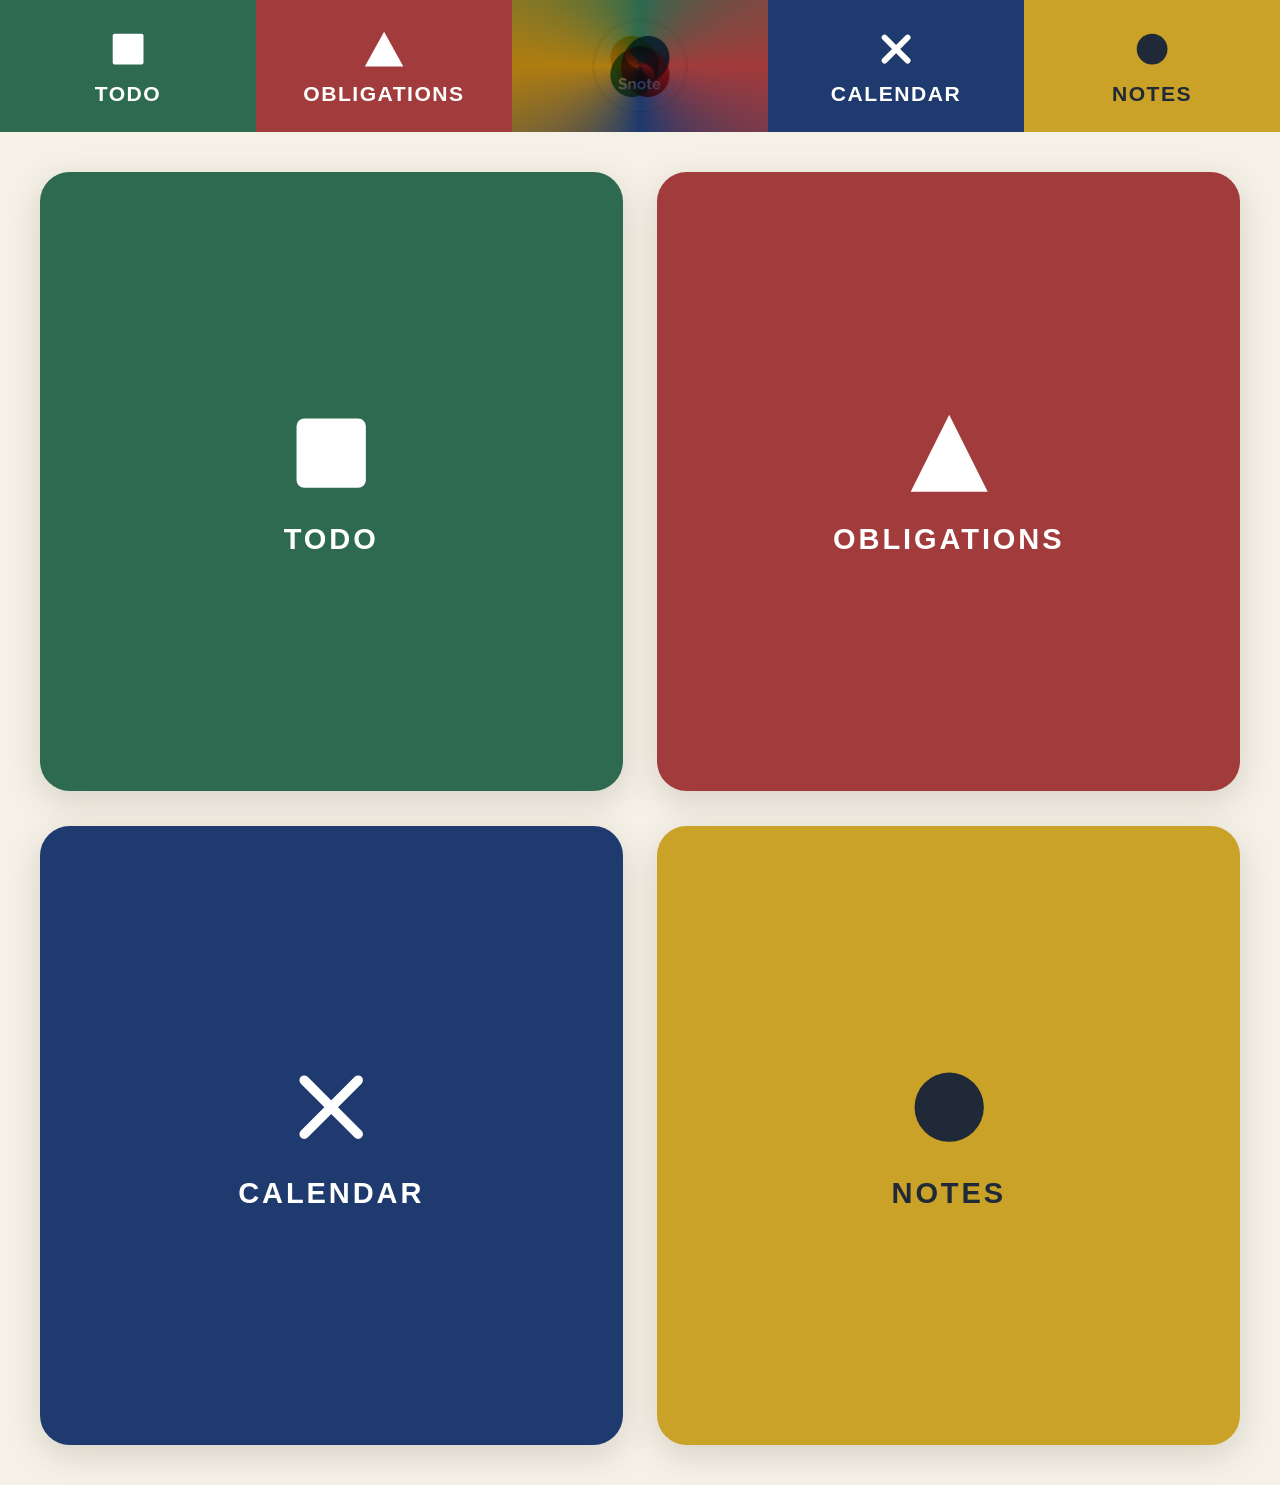
==== commit f73425c7: "ui fixes, made a calendar, next job is backend for calendar..." ====
--- a/src/pages/index.html
+++ b/src/pages/index.html
@@ -4,39 +4,63 @@
         <meta charset="UTF-8" />
         <meta name="viewport" content="width=device-width, initial-scale=1.0" />
         <title>Upisi ovo</title>
-        <link
-            rel="icon"
-            href="../shared/ui/logo.png"
-        />
+        <link rel="icon" href="../shared/ui/logo.png" />
         <link rel="stylesheet" href="../shared/ui/styles.css" />
     </head>
     <body class="page-home">
         <nav class="topnav">
             <a href="todo.html" class="topnav-segment topnav-todo">
-                <svg viewBox="0 0 24 24" fill="white" xmlns="http://www.w3.org/2000/svg">
-                    <rect x="4" y="4" width="16" height="16" rx="1"/>
+                <svg
+                    viewBox="0 0 24 24"
+                    fill="white"
+                    xmlns="http://www.w3.org/2000/svg"
+                >
+                    <rect x="4" y="4" width="16" height="16" rx="1" />
                 </svg>
                 <span class="topnav-segment-label">TODO</span>
             </a>
             <a href="obligations.html" class="topnav-segment topnav-oblig">
-                <svg viewBox="0 0 24 24" fill="white" xmlns="http://www.w3.org/2000/svg">
-                    <polygon points="12,3 22,21 2,21"/>
+                <svg
+                    viewBox="0 0 24 24"
+                    fill="white"
+                    xmlns="http://www.w3.org/2000/svg"
+                >
+                    <polygon points="12,3 22,21 2,21" />
                 </svg>
                 <span class="topnav-segment-label">OBLIGATIONS</span>
             </a>
-            <a href="index.html" class="topnav-segment topnav-add" aria-label="Pocetna">
-                <img src="../shared/ui/logo.png" alt="Pocetna" class="topnav-logo" />
+            <a
+                href="index.html"
+                class="topnav-segment topnav-add"
+                aria-label="Pocetna"
+            >
+                <img
+                    src="../shared/ui/logo.png"
+                    alt="Pocetna"
+                    class="topnav-logo"
+                />
             </a>
             <a href="calendar.html" class="topnav-segment topnav-cal">
-                <svg viewBox="0 0 24 24" stroke="white" stroke-width="3" fill="none" stroke-linecap="round" xmlns="http://www.w3.org/2000/svg">
-                    <line x1="6" y1="6" x2="18" y2="18"/>
-                    <line x1="18" y1="6" x2="6" y2="18"/>
+                <svg
+                    viewBox="0 0 24 24"
+                    stroke="white"
+                    stroke-width="3"
+                    fill="none"
+                    stroke-linecap="round"
+                    xmlns="http://www.w3.org/2000/svg"
+                >
+                    <line x1="6" y1="6" x2="18" y2="18" />
+                    <line x1="18" y1="6" x2="6" y2="18" />
                 </svg>
                 <span class="topnav-segment-label">CALENDAR</span>
             </a>
             <a href="notes.html" class="topnav-segment topnav-notes">
-                <svg viewBox="0 0 24 24" fill="#1f2937" xmlns="http://www.w3.org/2000/svg">
-                    <circle cx="12" cy="12" r="8"/>
+                <svg
+                    viewBox="0 0 24 24"
+                    fill="#1f2937"
+                    xmlns="http://www.w3.org/2000/svg"
+                >
+                    <circle cx="12" cy="12" r="8" />
                 </svg>
                 <span class="topnav-segment-label">NOTES</span>
             </a>
@@ -44,27 +68,46 @@
 
         <div class="home-grid">
             <a href="todo.html" class="home-tile home-tile-todo">
-                <svg viewBox="0 0 24 24" fill="white" xmlns="http://www.w3.org/2000/svg">
-                    <rect x="3" y="3" width="18" height="18" rx="2"/>
+                <svg
+                    viewBox="0 0 24 24"
+                    fill="white"
+                    xmlns="http://www.w3.org/2000/svg"
+                >
+                    <rect x="3" y="3" width="18" height="18" rx="2" />
                 </svg>
                 <span class="home-tile-label">TODO</span>
             </a>
             <a href="obligations.html" class="home-tile home-tile-oblig">
-                <svg viewBox="0 0 24 24" fill="white" xmlns="http://www.w3.org/2000/svg">
-                    <polygon points="12,2 22,22 2,22"/>
+                <svg
+                    viewBox="0 0 24 24"
+                    fill="white"
+                    xmlns="http://www.w3.org/2000/svg"
+                >
+                    <polygon points="12,2 22,22 2,22" />
                 </svg>
                 <span class="home-tile-label">OBLIGATIONS</span>
             </a>
             <a href="calendar.html" class="home-tile home-tile-cal">
-                <svg viewBox="0 0 24 24" stroke="white" stroke-width="2.5" fill="none" stroke-linecap="round" xmlns="http://www.w3.org/2000/svg">
-                    <line x1="5" y1="5" x2="19" y2="19"/>
-                    <line x1="19" y1="5" x2="5" y2="19"/>
+                <svg
+                    viewBox="0 0 24 24"
+                    stroke="white"
+                    stroke-width="2.5"
+                    fill="none"
+                    stroke-linecap="round"
+                    xmlns="http://www.w3.org/2000/svg"
+                >
+                    <line x1="5" y1="5" x2="19" y2="19" />
+                    <line x1="19" y1="5" x2="5" y2="19" />
                 </svg>
                 <span class="home-tile-label">CALENDAR</span>
             </a>
             <a href="notes.html" class="home-tile home-tile-notes">
-                <svg viewBox="0 0 24 24" fill="#1f2937" xmlns="http://www.w3.org/2000/svg">
-                    <circle cx="12" cy="12" r="9"/>
+                <svg
+                    viewBox="0 0 24 24"
+                    fill="#1f2937"
+                    xmlns="http://www.w3.org/2000/svg"
+                >
+                    <circle cx="12" cy="12" r="9" />
                 </svg>
                 <span class="home-tile-label">NOTES</span>
             </a>
@@ -72,31 +115,61 @@
 
         <nav class="bottombar" aria-label="Mobilna navigacija">
             <a href="todo.html" class="bottombar-segment bottombar-todo">
-                <svg viewBox="0 0 24 24" fill="white" xmlns="http://www.w3.org/2000/svg">
-                    <rect x="4" y="4" width="16" height="16" rx="1"/>
+                <svg
+                    viewBox="0 0 24 24"
+                    fill="white"
+                    xmlns="http://www.w3.org/2000/svg"
+                >
+                    <rect x="4" y="4" width="16" height="16" rx="1" />
                 </svg>
             </a>
-            <a href="obligations.html" class="bottombar-segment bottombar-oblig">
-                <svg viewBox="0 0 24 24" fill="white" xmlns="http://www.w3.org/2000/svg">
-                    <polygon points="12,3 22,21 2,21"/>
+            <a
+                href="obligations.html"
+                class="bottombar-segment bottombar-oblig"
+            >
+                <svg
+                    viewBox="0 0 24 24"
+                    fill="white"
+                    xmlns="http://www.w3.org/2000/svg"
+                >
+                    <polygon points="12,3 22,21 2,21" />
                 </svg>
             </a>
-            <a href="index.html" class="bottombar-segment bottombar-add" aria-label="Pocetna">
-                <img src="../shared/ui/logo.png" alt="Pocetna" class="bottombar-logo" />
+            <a
+                href="index.html"
+                class="bottombar-segment bottombar-add"
+                aria-label="Pocetna"
+            >
+                <img
+                    src="../shared/ui/logo.png"
+                    alt="Pocetna"
+                    class="bottombar-logo"
+                />
             </a>
             <a href="calendar.html" class="bottombar-segment bottombar-cal">
-                <svg viewBox="0 0 24 24" stroke="white" stroke-width="3" fill="none" stroke-linecap="round" xmlns="http://www.w3.org/2000/svg">
-                    <line x1="6" y1="6" x2="18" y2="18"/>
-                    <line x1="18" y1="6" x2="6" y2="18"/>
+                <svg
+                    viewBox="0 0 24 24"
+                    stroke="white"
+                    stroke-width="3"
+                    fill="none"
+                    stroke-linecap="round"
+                    xmlns="http://www.w3.org/2000/svg"
+                >
+                    <line x1="6" y1="6" x2="18" y2="18" />
+                    <line x1="18" y1="6" x2="6" y2="18" />
                 </svg>
             </a>
             <a href="notes.html" class="bottombar-segment bottombar-notes">
-                <svg viewBox="0 0 24 24" fill="white" xmlns="http://www.w3.org/2000/svg">
-                    <circle cx="12" cy="12" r="8"/>
+                <svg
+                    viewBox="0 0 24 24"
+                    fill="white"
+                    xmlns="http://www.w3.org/2000/svg"
+                >
+                    <circle cx="12" cy="12" r="8" />
                 </svg>
             </a>
         </nav>
         <script src="./cube-nav.js"></script>
-
+        <script src="./calendar.js"></script>
     </body>
 </html>
--- a/src/shared/ui/styles.css
+++ b/src/shared/ui/styles.css
@@ -129,147 +129,200 @@
 }
 
 .todo-entry-form {
-    display: grid;
-    grid-template-columns: minmax(0, 60%) auto;
+    display: flex;
     align-items: center;
     gap: 0.5rem;
-    margin-bottom: 0.6rem;
+    margin-bottom: 1rem;
 }
 
 .todo-entry-form input {
+    flex: 1;
     min-width: 0;
+    padding: 0.5rem 0.8rem;
+    border: 1.5px solid var(--line);
+    border-radius: 8px;
+    font: inherit;
+    font-size: 0.9rem;
+    background: #fffcf6;
+    outline: none;
+    transition: border-color 0.12s;
+}
+
+.todo-entry-form input:focus {
+    border-color: var(--todo-clr);
 }
 
 .todo-action-row {
     display: flex;
     align-items: center;
-    gap: 0.35rem;
+    gap: 0.4rem;
     flex-shrink: 0;
 }
 
-.todo-action-row button {
-    border: 0;
-    border-radius: 0.18rem;
-}
-
 #add-todo-btn {
-    padding: 0.35rem 0.75rem;
-    background: var(--accent);
+    padding: 0.5rem 1.1rem;
+    background: var(--todo-clr);
     color: #ffffff;
+    border: none;
+    border-radius: 8px;
+    font-weight: 700;
+    font-size: 0.88rem;
     cursor: pointer;
     white-space: nowrap;
+    transition: filter 0.12s;
+}
+
+#add-todo-btn:hover {
+    filter: brightness(1.15);
 }
 
 .todo-delete-mode-btn {
-    width: 2rem;
-    height: 2rem;
-    min-width: 2rem;
-    min-height: 2rem;
+    width: 2.2rem;
+    height: 2.2rem;
+    min-width: 2.2rem;
+    min-height: 2.2rem;
     appearance: none;
     -webkit-appearance: none;
-    background-color: #4b5563;
+    background: rgba(0, 0, 0, 0.08);
+    border: 1.5px solid rgba(0, 0, 0, 0.18);
+    color: var(--muted);
+    font-size: 1rem;
+    font-weight: 700;
+    line-height: 1;
+    border-radius: 8px;
+    display: inline-flex;
+    align-items: center;
+    justify-content: center;
+    cursor: pointer;
+    transition: background 0.12s, color 0.12s, border-color 0.12s;
+}
+
+.todo-delete-mode-btn:hover {
+    background: rgba(162, 59, 59, 0.1);
+    border-color: var(--urgent);
+    color: var(--urgent);
+}
+
+.todo-delete-mode-btn.is-active {
+    background: var(--urgent);
+    border-color: var(--urgent);
     color: #ffffff;
+}
+
+.todo-delete-checkbox {
+    accent-color: var(--urgent);
+    width: 1rem;
+    height: 1rem;
+    flex: 0 0 auto;
+}
+
+.priority-group {
+    margin-bottom: 1rem;
+}
+
+.obligation-entry-form {
+    display: flex;
+    align-items: center;
+    gap: 0.5rem;
+    margin-bottom: 1rem;
+}
+
+.obligation-entry-form input {
+    flex: 1;
+    min-width: 0;
+    padding: 0.5rem 0.8rem;
+    border: 1.5px solid var(--line);
+    border-radius: 8px;
+    font: inherit;
     font-size: 0.9rem;
+    background: #fffcf6;
+    outline: none;
+    transition: border-color 0.12s;
+}
+
+.obligation-entry-form input:focus {
+    border-color: var(--oblig-clr);
+}
+
+.obligation-action-row {
+    display: flex;
+    align-items: center;
+    gap: 0.4rem;
+    flex-shrink: 0;
+}
+
+.obligation-action-btn {
+    height: 2.2rem;
+    padding: 0 0.85rem;
+    min-width: 2.2rem;
+    border: none;
+    border-radius: 8px;
+    appearance: none;
+    -webkit-appearance: none;
+    color: #ffffff;
+    font-size: 0.82rem;
     font-weight: 700;
     line-height: 1;
     display: inline-flex;
     align-items: center;
     justify-content: center;
     cursor: pointer;
-    box-shadow: none;
-}
-
-.todo-delete-mode-btn.is-active {
-    background-color: #111827;
-    box-shadow: inset 0 0 0 2px rgba(255, 255, 255, 0.22);
-}
-
-.todo-delete-checkbox {
-    accent-color: #111827 !important;
-    width: 1rem;
-    height: 1rem;
-    flex: 0 0 auto;
-}
-
-.todo-delete-checkbox:checked {
-    accent-color: #111827 !important;
-}
-
-.priority-group {
-    margin-bottom: 1rem;
-}
-
-.obligation-entry-form {
-    display: grid;
-    grid-template-columns: minmax(0, 30%) auto;
-    align-items: center;
-    gap: 0.5rem;
-    margin-bottom: 0.6rem;
-}
-
-.obligation-entry-form input {
-    min-width: 0;
-}
-
-.obligation-action-row {
-    display: flex;
-    align-items: center;
-    gap: 0.35rem;
-    flex-shrink: 0;
-}
-
-.obligation-action-btn {
-    width: 2rem;
-    height: 2rem;
-    min-width: 2rem;
-    min-height: 2rem;
-    border: 0;
-    border-radius: 0.18rem;
-    appearance: none;
-    -webkit-appearance: none;
-    color: transparent;
-    font-size: 0;
-    line-height: 0;
-    display: block;
-    padding: 0;
-    cursor: pointer;
-    box-shadow: none;
-    background-repeat: no-repeat;
-    background-position: center;
-    background-size: cover;
+    transition: filter 0.12s;
+    white-space: nowrap;
+}
+
+.obligation-action-btn:hover {
+    filter: brightness(1.15);
 }
 
 .obligation-action-btn:active {
     transform: translateY(1px);
 }
 
-.obligation-btn-urgent {
-    background-color: var(--urgent);
-}
-
-.obligation-btn-important {
-    background-color: var(--important);
-}
-
-.obligation-btn-wait {
-    background-color: var(--wait);
-}
+.obligation-btn-urgent   { background: var(--urgent); }
+.obligation-btn-important { background: var(--important); }
+.obligation-btn-wait     { background: var(--wait); }
 
 .obligation-btn-delete-mode {
-    background-color: #4b5563;
+    padding: 0;
+    width: 2.2rem;
+    background: rgba(0, 0, 0, 0.08);
+    border: 1.5px solid rgba(0, 0, 0, 0.18);
+    color: var(--muted);
+    font-size: 1rem;
+    transition: background 0.12s, color 0.12s, border-color 0.12s;
+}
+
+.obligation-btn-delete-mode:hover {
+    background: rgba(162, 59, 59, 0.1);
+    border-color: var(--urgent);
+    color: var(--urgent);
+    filter: none;
+}
+
+.obligation-btn-delete-mode.is-active {
+    background: var(--urgent);
+    border-color: var(--urgent);
     color: #ffffff;
-    font-size: 0.9rem;
+}
+
+/* ─── Obligations 3-column layout ───────────────────────────── */
+
+.obligations-columns {
+    display: grid;
+    grid-template-columns: 1fr 1fr 1fr;
+    gap: 1.2rem;
+    margin-top: 0.5rem;
+}
+
+.priority-group h3 {
+    margin: 0 0 0.55rem;
+    font-size: 0.85rem;
     font-weight: 700;
-    line-height: 1;
-    display: inline-flex;
-    align-items: center;
-    justify-content: center;
-    letter-spacing: 0.02em;
-}
-
-.obligation-btn-delete-mode.is-active {
-    background-color: #111827;
-    box-shadow: inset 0 0 0 2px rgba(255, 255, 255, 0.22);
+    letter-spacing: 0.06em;
+    text-transform: uppercase;
+    padding-bottom: 0.3rem;
+    border-bottom: 2px solid currentColor;
 }
 
 #obligations-panel.is-delete-mode input[type="checkbox"] {
@@ -512,7 +565,16 @@
 
 .topnav-todo  { background: var(--todo-clr); }
 .topnav-oblig { background: var(--oblig-clr); }
-.topnav-add   { background: #6b7280; }
+.topnav-add   {
+    background: conic-gradient(
+        from 0deg at center,
+        var(--todo-clr)  0deg,
+        var(--oblig-clr) 90deg,
+        var(--cal-clr)   180deg,
+        var(--notes-clr) 270deg,
+        var(--todo-clr)  360deg
+    );
+}
 .topnav-cal   { background: var(--cal-clr); }
 .topnav-notes { background: #c9a227; }
 .topnav-notes .topnav-segment-label { color: #1f2937; }
@@ -549,7 +611,16 @@
 
 .bottombar-todo  { background: var(--todo-clr); }
 .bottombar-oblig { background: var(--oblig-clr); }
-.bottombar-add   { background: #6b7280; }
+.bottombar-add   {
+    background: conic-gradient(
+        from 0deg at center,
+        var(--todo-clr)  0deg,
+        var(--oblig-clr) 90deg,
+        var(--cal-clr)   180deg,
+        var(--notes-clr) 270deg,
+        var(--todo-clr)  360deg
+    );
+}
 .bottombar-cal   { background: var(--cal-clr); }
 .bottombar-notes { background: #c9a227; }
 
@@ -685,20 +756,40 @@
     box-shadow: 0 6px 28px rgba(0, 0, 0, 0.22);
 }
 
+body.page-cal .section-content {
+    max-width: 60%;
+    margin-left: auto;
+    margin-right: auto;
+}
+
+body.page-todo .section-content {
+    max-width: 60%;
+    margin-left: auto;
+    margin-right: auto;
+}
+
+body.page-oblig .section-content {
+    max-width: 85%;
+    margin-left: auto;
+    margin-right: auto;
+}
+
 /* ─── Home segment logo (gray center segment → Home) ────────── */
 
 .topnav-logo {
-    width: 44px;
-    height: 44px;
+    width: 58px;
+    height: 58px;
     object-fit: contain;
-    border-radius: 10px;
+    border-radius: 50%;
+    mix-blend-mode: multiply;
 }
 
 .bottombar-logo {
-    width: 32px;
-    height: 32px;
+    width: 36px;
+    height: 36px;
     object-fit: contain;
-    border-radius: 7px;
+    border-radius: 50%;
+    mix-blend-mode: multiply;
 }
 
 /* ─── Home Page 2×2 Grid ─────────────────────────────────────── */
@@ -837,3 +928,191 @@
     55%  { opacity: 1; transform: scale(1.03); }
     100% { opacity: 0; transform: scale(1.06); visibility: hidden; }
 }
+
+/* ─── Calendar Day Grid ──────────────────────────────────────── */
+
+#calendar {
+    display: grid;
+    grid-template-columns: repeat(7, 1fr);
+    gap: 0.5rem;
+    margin-top: 1rem;
+    container-type: inline-size;
+}
+
+#calendar > div {
+    aspect-ratio: 1 / 1;
+    min-width: 0;
+    min-height: 0;
+    display: flex;
+    align-items: center;
+    justify-content: center;
+    border-radius: 10px;
+    background: var(--cal-clr);
+    border: 1px solid rgba(255, 255, 255, 0.15);
+    overflow: hidden;
+    cursor: pointer;
+    transition: filter 0.15s ease;
+    font-size: 6.5cqw;
+    font-weight: 800;
+    line-height: 1;
+    color: rgba(255, 255, 255, 0.12);
+    -webkit-text-stroke: 1.5px rgba(255, 255, 255, 0.65);
+    text-stroke: 1.5px rgba(255, 255, 255, 0.65);
+    user-select: none;
+}
+
+#calendar > div:hover {
+    filter: brightness(1.25);
+}
+
+#calendar > div.has-events::after {
+    content: '';
+    position: absolute;
+    bottom: 5px;
+    width: 6px;
+    height: 6px;
+    border-radius: 50%;
+    background: rgba(255, 255, 255, 0.7);
+}
+
+/* ─── Calendar Day Card Overlay ──────────────────────────────── */
+
+.cal-overlay {
+    position: fixed;
+    inset: 0;
+    background: rgba(0, 0, 0, 0.5);
+    z-index: 300;
+    display: flex;
+    align-items: center;
+    justify-content: center;
+    animation: calFadeIn 0.15s ease;
+}
+
+@keyframes calFadeIn {
+    from { opacity: 0; }
+    to   { opacity: 1; }
+}
+
+.cal-card {
+    background: var(--panel);
+    border-radius: 16px;
+    width: 360px;
+    max-width: 90vw;
+    box-shadow: 0 16px 48px rgba(0, 0, 0, 0.3);
+    overflow: hidden;
+    animation: calSlideUp 0.18s ease;
+}
+
+@keyframes calSlideUp {
+    from { transform: translateY(20px); opacity: 0; }
+    to   { transform: translateY(0);    opacity: 1; }
+}
+
+.cal-card-header {
+    background: var(--cal-clr);
+    color: #fff;
+    padding: 1rem 1.2rem;
+    display: flex;
+    align-items: center;
+    justify-content: space-between;
+}
+
+.cal-card-title {
+    font-weight: 700;
+    font-size: 1.05rem;
+    letter-spacing: 0.04em;
+}
+
+.cal-card-close {
+    background: none;
+    border: none;
+    color: #fff;
+    font-size: 1.3rem;
+    cursor: pointer;
+    line-height: 1;
+    padding: 0 0.2rem;
+    opacity: 0.8;
+    transition: opacity 0.12s;
+}
+
+.cal-card-close:hover { opacity: 1; }
+
+.cal-card-body {
+    padding: 1rem 1.2rem 1.4rem;
+}
+
+.cal-input-row {
+    display: flex;
+    gap: 0.5rem;
+    margin-bottom: 0.9rem;
+}
+
+.cal-input-row input {
+    flex: 1;
+    padding: 0.45rem 0.7rem;
+    border: 1px solid var(--line);
+    border-radius: 8px;
+    font: inherit;
+    font-size: 0.9rem;
+    background: #fffcf6;
+    outline: none;
+}
+
+.cal-input-row input:focus {
+    border-color: var(--cal-clr);
+}
+
+.cal-add-btn {
+    padding: 0.45rem 0.9rem;
+    background: var(--cal-clr);
+    color: #fff;
+    border: none;
+    border-radius: 8px;
+    font-weight: 700;
+    cursor: pointer;
+    font-size: 1rem;
+    transition: filter 0.12s;
+}
+
+.cal-add-btn:hover { filter: brightness(1.18); }
+
+.cal-event-list {
+    list-style: none;
+    margin: 0;
+    padding: 0;
+    display: flex;
+    flex-direction: column;
+    gap: 0.4rem;
+}
+
+.cal-event-item {
+    display: flex;
+    align-items: center;
+    justify-content: space-between;
+    gap: 0.5rem;
+    padding: 0.4rem 0.6rem;
+    background: rgba(30, 58, 110, 0.07);
+    border-radius: 7px;
+    font-size: 0.9rem;
+}
+
+.cal-event-delete {
+    background: none;
+    border: none;
+    color: var(--muted);
+    cursor: pointer;
+    font-size: 0.9rem;
+    padding: 0;
+    line-height: 1;
+    flex-shrink: 0;
+    transition: color 0.12s;
+}
+
+.cal-event-delete:hover { color: var(--urgent); }
+
+.cal-empty-hint {
+    color: var(--muted);
+    font-size: 0.88rem;
+    text-align: center;
+    padding: 0.6rem 0;
+}
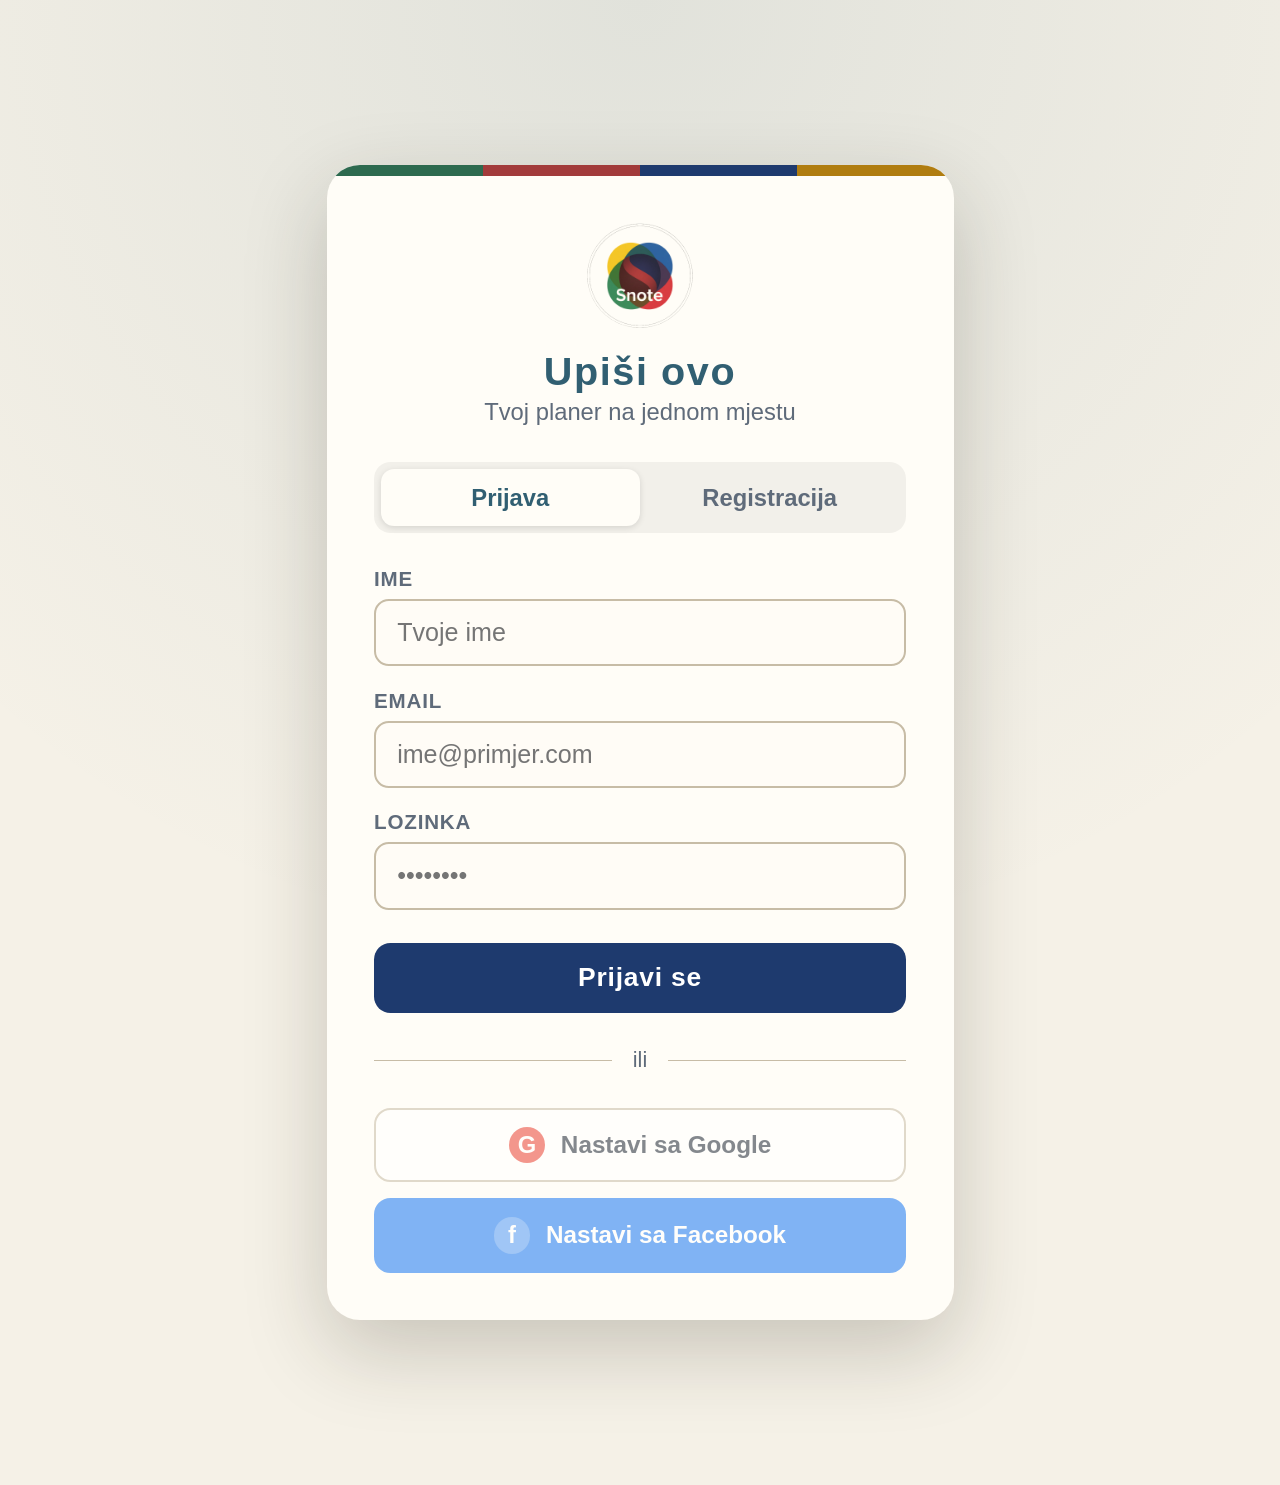
==== commit add62fdd: "login made, backend for calendar, this version needs logout button asap and account managment" ====
--- a/src/pages/index.html
+++ b/src/pages/index.html
@@ -8,6 +8,14 @@
         <link rel="stylesheet" href="../shared/ui/styles.css" />
     </head>
     <body class="page-home">
+        <script src="./auth.js"></script>
+        <button
+            class="logout-btn"
+            type="button"
+            onclick="window.UpisiAuth.logout()"
+        >
+            Odjava
+        </button>
         <nav class="topnav">
             <a href="todo.html" class="topnav-segment topnav-todo">
                 <svg
@@ -170,6 +178,5 @@
             </a>
         </nav>
         <script src="./cube-nav.js"></script>
-        <script src="./calendar.js"></script>
     </body>
 </html>
--- a/src/shared/ui/styles.css
+++ b/src/shared/ui/styles.css
@@ -244,6 +244,32 @@
     border-color: var(--oblig-clr);
 }
 
+.obligation-date-input {
+    flex-shrink: 0;
+    width: auto;
+    padding: 0.5rem 0.55rem;
+    border: 1.5px solid var(--line);
+    border-radius: 8px;
+    font: inherit;
+    font-size: 0.82rem;
+    background: #fffcf6;
+    color: var(--ink);
+    outline: none;
+    transition: border-color 0.12s;
+}
+
+.obligation-date-input:focus {
+    border-color: var(--oblig-clr);
+}
+
+.obligation-item-date {
+    margin-left: auto;
+    flex-shrink: 0;
+    font-size: 0.76rem;
+    font-weight: 700;
+    color: var(--muted);
+}
+
 .obligation-action-row {
     display: flex;
     align-items: center;
@@ -1116,3 +1142,317 @@
     text-align: center;
     padding: 0.6rem 0;
 }
+
+/* ─── Card read-only sections (To-do / Obaveze) ──────────────── */
+
+.cal-ro-section {
+    margin-top: 1.1rem;
+}
+
+.cal-ro-head {
+    margin: 0 0 0.5rem;
+    font-size: 0.78rem;
+    font-weight: 700;
+    letter-spacing: 0.07em;
+    text-transform: uppercase;
+    color: var(--cal-clr);
+    border-bottom: 1px solid var(--line);
+    padding-bottom: 0.3rem;
+}
+
+.cal-ro-list {
+    list-style: none;
+    margin: 0;
+    padding: 0;
+    display: flex;
+    flex-direction: column;
+    gap: 0.35rem;
+}
+
+.cal-ro-item {
+    display: flex;
+    align-items: center;
+    justify-content: space-between;
+    gap: 0.5rem;
+    padding: 0.35rem 0.6rem;
+    background: rgba(0, 0, 0, 0.04);
+    border-radius: 7px;
+    font-size: 0.9rem;
+}
+
+.cal-ro-done {
+    text-decoration: line-through;
+    color: var(--muted);
+}
+
+.cal-ro-tag {
+    flex-shrink: 0;
+    font-size: 0.72rem;
+    font-weight: 700;
+    letter-spacing: 0.04em;
+    text-transform: uppercase;
+}
+
+/* ─── Login / Registration page ──────────────────────────────── */
+
+body.page-login {
+    background:
+        radial-gradient(
+            circle at 50% 0%,
+            rgba(49, 95, 114, 0.10),
+            transparent 60%
+        ),
+        var(--bg);
+}
+
+.auth-wrap {
+    min-height: 100vh;
+    display: flex;
+    align-items: center;
+    justify-content: center;
+    padding: 1.5rem;
+}
+
+.auth-card {
+    position: relative;
+    width: 100%;
+    max-width: 380px;
+    background: var(--panel);
+    border-radius: 20px;
+    box-shadow: 0 18px 50px rgba(40, 35, 24, 0.22);
+    padding: 2.2rem 1.8rem 1.8rem;
+    overflow: hidden;
+}
+
+/* 4-color motif strip across the top of the card */
+.auth-accent {
+    position: absolute;
+    top: 0;
+    left: 0;
+    right: 0;
+    display: flex;
+    height: 7px;
+}
+
+.auth-accent-seg {
+    flex: 1;
+}
+.auth-accent-seg.seg-todo  { background: var(--todo-clr); }
+.auth-accent-seg.seg-oblig { background: var(--oblig-clr); }
+.auth-accent-seg.seg-cal   { background: var(--cal-clr); }
+.auth-accent-seg.seg-notes { background: var(--notes-clr); }
+
+.auth-head {
+    text-align: center;
+    margin-bottom: 1.4rem;
+}
+
+.auth-logo {
+    width: 64px;
+    height: 64px;
+    object-fit: contain;
+    border-radius: 50%;
+    mix-blend-mode: multiply;
+}
+
+.auth-title {
+    margin: 0.5rem 0 0.15rem;
+    font-size: 1.5rem;
+    letter-spacing: 0.04em;
+    color: var(--accent);
+}
+
+.auth-subtitle {
+    margin: 0;
+    color: var(--muted);
+    font-size: 0.9rem;
+}
+
+.auth-tabs {
+    display: flex;
+    background: rgba(0, 0, 0, 0.05);
+    border-radius: 10px;
+    padding: 0.25rem;
+    margin-bottom: 1.3rem;
+}
+
+.auth-tab {
+    flex: 1;
+    border: none;
+    background: none;
+    padding: 0.55rem 0.5rem;
+    border-radius: 8px;
+    font: inherit;
+    font-weight: 700;
+    font-size: 0.9rem;
+    color: var(--muted);
+    cursor: pointer;
+    transition: background 0.15s, color 0.15s;
+}
+
+.auth-tab.is-active {
+    background: var(--panel);
+    color: var(--accent);
+    box-shadow: 0 1px 4px rgba(0, 0, 0, 0.12);
+}
+
+.auth-form {
+    display: flex;
+    flex-direction: column;
+    gap: 0.85rem;
+}
+
+.auth-field {
+    display: flex;
+    flex-direction: column;
+    gap: 0.3rem;
+}
+
+.auth-field > span {
+    font-size: 0.78rem;
+    font-weight: 700;
+    letter-spacing: 0.04em;
+    text-transform: uppercase;
+    color: var(--muted);
+}
+
+.auth-field input {
+    padding: 0.65rem 0.8rem;
+    border: 1.5px solid var(--line);
+    border-radius: 9px;
+    font: inherit;
+    font-size: 0.95rem;
+    background: #fffcf6;
+    outline: none;
+    transition: border-color 0.12s, box-shadow 0.12s;
+}
+
+.auth-field input:focus {
+    border-color: var(--accent);
+    box-shadow: 0 0 0 3px rgba(49, 95, 114, 0.15);
+}
+
+.auth-hint {
+    margin: 0;
+    font-size: 0.8rem;
+    color: var(--muted);
+}
+
+.auth-error {
+    margin: 0;
+    font-size: 0.85rem;
+    font-weight: 600;
+    color: var(--urgent);
+    background: rgba(162, 59, 59, 0.08);
+    border-radius: 8px;
+    padding: 0.5rem 0.7rem;
+}
+
+.auth-submit {
+    margin-top: 0.4rem;
+    padding: 0.75rem 1rem;
+    border: none;
+    border-radius: 10px;
+    background: var(--cal-clr);
+    color: #fff;
+    font: inherit;
+    font-weight: 700;
+    font-size: 1rem;
+    letter-spacing: 0.03em;
+    cursor: pointer;
+    transition: filter 0.12s, transform 0.06s;
+}
+
+.auth-submit:hover { filter: brightness(1.12); }
+.auth-submit:active { transform: translateY(1px); }
+.auth-submit:disabled { opacity: 0.6; cursor: default; }
+
+.auth-divider {
+    display: flex;
+    align-items: center;
+    gap: 0.8rem;
+    margin: 1.3rem 0;
+    color: var(--muted);
+    font-size: 0.82rem;
+}
+
+.auth-divider::before,
+.auth-divider::after {
+    content: "";
+    flex: 1;
+    height: 1px;
+    background: var(--line);
+}
+
+.auth-social {
+    display: flex;
+    flex-direction: column;
+    gap: 0.6rem;
+}
+
+.auth-social-btn {
+    display: flex;
+    align-items: center;
+    justify-content: center;
+    gap: 0.6rem;
+    padding: 0.65rem 1rem;
+    border-radius: 10px;
+    border: 1.5px solid var(--line);
+    background: #fff;
+    color: var(--ink);
+    font: inherit;
+    font-weight: 600;
+    font-size: 0.92rem;
+    cursor: pointer;
+    transition: filter 0.12s, box-shadow 0.12s, transform 0.06s;
+}
+
+.auth-social-btn:hover {
+    box-shadow: 0 2px 10px rgba(0, 0, 0, 0.1);
+}
+.auth-social-btn:active { transform: translateY(1px); }
+
+.auth-social-icon {
+    display: inline-flex;
+    align-items: center;
+    justify-content: center;
+    width: 22px;
+    height: 22px;
+    border-radius: 50%;
+    font-weight: 800;
+    font-size: 0.9rem;
+    color: #fff;
+}
+
+.auth-google .auth-social-icon  { background: #ea4335; }
+.auth-facebook { background: #1877f2; color: #fff; border-color: #1877f2; }
+.auth-facebook .auth-social-icon { background: rgba(255, 255, 255, 0.25); }
+
+.auth-social-btn.is-disabled {
+    opacity: 0.55;
+}
+
+/* ─── Logout button (home) ───────────────────────────────────── */
+
+.logout-btn {
+    position: fixed;
+    top: 0.6rem;
+    right: 0.8rem;
+    z-index: 500;
+    padding: 0.4rem 0.9rem;
+    border: 1.5px solid rgba(255, 255, 255, 0.55);
+    border-radius: 999px;
+    background: rgba(0, 0, 0, 0.28);
+    color: #fff;
+    font: inherit;
+    font-size: 0.8rem;
+    font-weight: 700;
+    letter-spacing: 0.03em;
+    cursor: pointer;
+    backdrop-filter: blur(4px);
+    transition: background 0.12s;
+}
+
+.logout-btn:hover {
+    background: rgba(0, 0, 0, 0.42);
+}
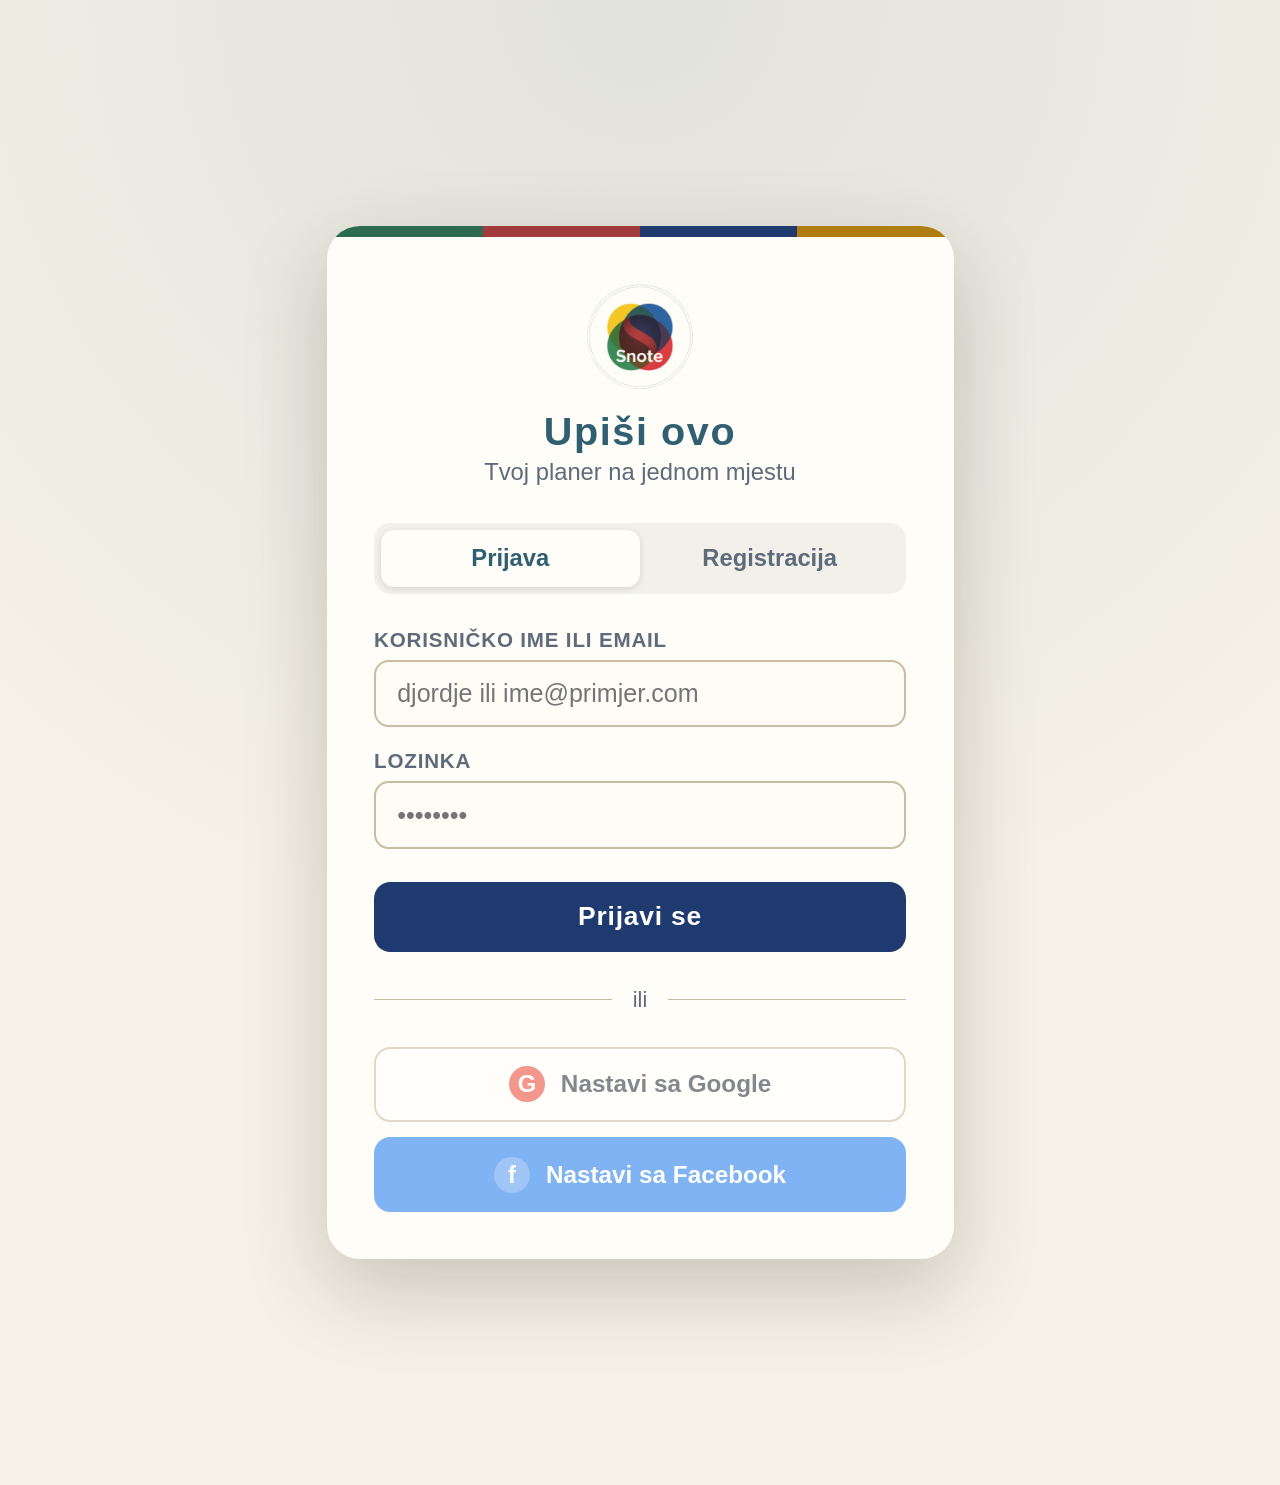
==== commit f8fab238: "login polished, index.html integrated with other pages, added some calendar features" ====
--- a/src/pages/index.html
+++ b/src/pages/index.html
@@ -9,13 +9,6 @@
     </head>
     <body class="page-home">
         <script src="./auth.js"></script>
-        <button
-            class="logout-btn"
-            type="button"
-            onclick="window.UpisiAuth.logout()"
-        >
-            Odjava
-        </button>
         <nav class="topnav">
             <a href="todo.html" class="topnav-segment topnav-todo">
                 <svg
@@ -65,7 +58,7 @@
             <a href="notes.html" class="topnav-segment topnav-notes">
                 <svg
                     viewBox="0 0 24 24"
-                    fill="#1f2937"
+                    fill="white"
                     xmlns="http://www.w3.org/2000/svg"
                 >
                     <circle cx="12" cy="12" r="8" />
@@ -75,49 +68,69 @@
         </nav>
 
         <div class="home-grid">
+            <a href="calendar.html" class="home-tile home-tile-cal">
+                <div class="home-tile-head">
+                    <svg
+                        viewBox="0 0 24 24"
+                        stroke="white"
+                        stroke-width="2.5"
+                        fill="none"
+                        stroke-linecap="round"
+                        xmlns="http://www.w3.org/2000/svg"
+                    >
+                        <line x1="5" y1="5" x2="19" y2="19" />
+                        <line x1="19" y1="5" x2="5" y2="19" />
+                    </svg>
+                    <span class="home-tile-label">CALENDAR</span>
+                </div>
+                <div class="home-tile-body" id="home-cal">
+                    <p class="home-tile-empty">Učitavanje…</p>
+                </div>
+            </a>
             <a href="todo.html" class="home-tile home-tile-todo">
-                <svg
-                    viewBox="0 0 24 24"
-                    fill="white"
-                    xmlns="http://www.w3.org/2000/svg"
-                >
-                    <rect x="3" y="3" width="18" height="18" rx="2" />
-                </svg>
-                <span class="home-tile-label">TODO</span>
+                <div class="home-tile-head">
+                    <svg
+                        viewBox="0 0 24 24"
+                        fill="white"
+                        xmlns="http://www.w3.org/2000/svg"
+                    >
+                        <rect x="3" y="3" width="18" height="18" rx="2" />
+                    </svg>
+                    <span class="home-tile-label">TODO</span>
+                </div>
+                <div class="home-tile-body" id="home-todo">
+                    <p class="home-tile-empty">Učitavanje…</p>
+                </div>
             </a>
             <a href="obligations.html" class="home-tile home-tile-oblig">
-                <svg
-                    viewBox="0 0 24 24"
-                    fill="white"
-                    xmlns="http://www.w3.org/2000/svg"
-                >
-                    <polygon points="12,2 22,22 2,22" />
-                </svg>
-                <span class="home-tile-label">OBLIGATIONS</span>
-            </a>
-            <a href="calendar.html" class="home-tile home-tile-cal">
-                <svg
-                    viewBox="0 0 24 24"
-                    stroke="white"
-                    stroke-width="2.5"
-                    fill="none"
-                    stroke-linecap="round"
-                    xmlns="http://www.w3.org/2000/svg"
-                >
-                    <line x1="5" y1="5" x2="19" y2="19" />
-                    <line x1="19" y1="5" x2="5" y2="19" />
-                </svg>
-                <span class="home-tile-label">CALENDAR</span>
+                <div class="home-tile-head">
+                    <svg
+                        viewBox="0 0 24 24"
+                        fill="white"
+                        xmlns="http://www.w3.org/2000/svg"
+                    >
+                        <polygon points="12,2 22,22 2,22" />
+                    </svg>
+                    <span class="home-tile-label">OBLIGATIONS</span>
+                </div>
+                <div class="home-tile-body" id="home-oblig">
+                    <p class="home-tile-empty">Učitavanje…</p>
+                </div>
             </a>
             <a href="notes.html" class="home-tile home-tile-notes">
-                <svg
-                    viewBox="0 0 24 24"
-                    fill="#1f2937"
-                    xmlns="http://www.w3.org/2000/svg"
-                >
-                    <circle cx="12" cy="12" r="9" />
-                </svg>
-                <span class="home-tile-label">NOTES</span>
+                <div class="home-tile-head">
+                    <svg
+                        viewBox="0 0 24 24"
+                        fill="white"
+                        xmlns="http://www.w3.org/2000/svg"
+                    >
+                        <circle cx="12" cy="12" r="9" />
+                    </svg>
+                    <span class="home-tile-label">NOTES</span>
+                </div>
+                <div class="home-tile-body" id="home-notes">
+                    <p class="home-tile-empty">Uskoro…</p>
+                </div>
             </a>
         </div>
 
@@ -178,5 +191,6 @@
             </a>
         </nav>
         <script src="./cube-nav.js"></script>
+        <script src="./index.js"></script>
     </body>
 </html>
--- a/src/shared/ui/styles.css
+++ b/src/shared/ui/styles.css
@@ -16,6 +16,10 @@
 
 * {
     box-sizing: border-box;
+}
+
+[hidden] {
+    display: none !important;
 }
 
 html {
@@ -397,7 +401,15 @@
     list-style: none;
     display: flex;
     align-items: center;
-    gap: 0.55rem;
+    gap: 0.6rem;
+    padding: 0.42rem 0.6rem;
+    border-radius: 8px;
+    background: rgba(45, 106, 79, 0.07);
+    transition: background 0.12s;
+}
+
+#todo-list li:hover {
+    background: rgba(45, 106, 79, 0.13);
 }
 
 .dot-list > li::marker,
@@ -535,17 +547,92 @@
     }
 }
 
-#load-todos-list,
-[id^="todo-list"] {
+#todo-list,
+[id^="todo-list-"],
+#load-todos-list {
     list-style: none;
-    color: blue;
     padding: 0;
     margin: 0;
-}
-
-#load-todos-list li,
-[id^="todo-list"] li {
-    list-style: none;
+    display: flex;
+    flex-direction: column;
+    gap: 0.3rem;
+}
+
+#todo-list li label,
+[id^="todo-list-"] li label {
+    flex: 1;
+    font-size: 0.92rem;
+    color: var(--ink);
+    cursor: pointer;
+    line-height: 1.3;
+}
+
+#todo-list li input[type="checkbox"],
+[id^="todo-list-"] li input[type="checkbox"]:not(.todo-delete-checkbox) {
+    accent-color: var(--todo-clr);
+    width: 1rem;
+    height: 1rem;
+    flex-shrink: 0;
+    cursor: pointer;
+}
+
+.todo-done {
+    text-decoration: line-through;
+    color: var(--muted) !important;
+    opacity: 0.65;
+}
+
+/* ─── Today's date label ──────────────────── */
+
+#day-date {
+    font-size: 0.82rem;
+    font-weight: 700;
+    text-transform: uppercase;
+    letter-spacing: 0.06em;
+    color: var(--todo-clr);
+    border-bottom: 2px solid var(--todo-clr);
+    padding-bottom: 0.3rem;
+    margin: 0 0 0.55rem;
+}
+
+/* ─── Past day pages ──────────────────────── */
+
+#load-todos-div {
+    margin-top: 1.4rem;
+}
+
+.loaded-day-page {
+    padding-top: 1rem;
+    margin-top: 0.8rem;
+    border-top: 1px dashed var(--line);
+}
+
+.loaded-day-page .date {
+    font-size: 0.78rem;
+    font-weight: 700;
+    text-transform: uppercase;
+    letter-spacing: 0.05em;
+    color: var(--muted);
+    border-bottom: 1px solid var(--line);
+    padding-bottom: 0.22rem;
+    margin: 0 0 0.45rem;
+}
+
+.loaded-day-page li {
+    background: rgba(0, 0, 0, 0.04) !important;
+}
+
+.loaded-day-page li:hover {
+    background: rgba(0, 0, 0, 0.07) !important;
+}
+
+.loaded-day-page li label {
+    color: var(--muted) !important;
+    font-size: 0.88rem;
+}
+
+.loaded-day-page li input[type="checkbox"] {
+    opacity: 0.45;
 }
 
 /* ─── Top Navigation Bar ─────────────────────────────────────── */
@@ -603,7 +690,7 @@
 }
 .topnav-cal   { background: var(--cal-clr); }
 .topnav-notes { background: #c9a227; }
-.topnav-notes .topnav-segment-label { color: #1f2937; }
+.topnav-notes .topnav-segment-label { color: white; }
 
 /* ─── Bottom Navigation Bar (mobile only) ────────────────────── */
 
@@ -824,46 +911,248 @@
     display: grid;
     grid-template-columns: 1fr 1fr;
     grid-template-rows: 1fr 1fr;
-    gap: 1.3rem;
-    padding: 1.5rem;
-    min-height: calc(100vh - 80px);
+    gap: 1.1rem;
+    padding: 1.1rem;
+    height: calc(100vh - 80px);
 }
 
 .home-tile {
     display: flex;
     flex-direction: column;
-    align-items: center;
-    justify-content: center;
     text-decoration: none;
-    gap: 0.9rem;
+    padding: 0.85rem 1rem 1rem;
     border-radius: 18px;
     box-shadow: 0 6px 20px rgba(56, 48, 34, 0.16);
     transition: transform 0.15s, filter 0.15s;
+    overflow: hidden;
+    min-width: 0;
+    min-height: 0;
 }
 
 .home-tile:hover {
-    filter: brightness(1.12);
+    filter: brightness(1.06);
     transform: translateY(-3px);
 }
 
-.home-tile svg {
-    width: 56px;
-    height: 56px;
+.home-tile-head {
+    display: flex;
+    align-items: center;
+    gap: 0.55rem;
+    margin-bottom: 0.7rem;
+    flex-shrink: 0;
+}
+
+.home-tile-head svg {
+    width: 26px;
+    height: 26px;
 }
 
 .home-tile-label {
-    font-size: 1.1rem;
-    font-weight: 700;
-    letter-spacing: 0.1em;
+    font-size: 1rem;
+    font-weight: 800;
+    letter-spacing: 0.08em;
     text-transform: uppercase;
     color: white;
+}
+
+.home-tile-body {
+    flex: 1;
+    min-height: 0;
+    position: relative;
+    overflow: hidden;
+    display: flex;
+    flex-direction: column;
+    gap: 0.4rem;
+    color: #fff;
+}
+
+.home-tile-empty {
+    margin: 0;
+    color: rgba(255, 255, 255, 0.8);
+    font-size: 0.85rem;
 }
 
 .home-tile-todo  { background: var(--todo-clr); }
 .home-tile-oblig { background: var(--oblig-clr); }
 .home-tile-cal   { background: var(--cal-clr); }
 .home-tile-notes { background: #c9a227; }
-.home-tile-notes .home-tile-label { color: #1f2937; }
+
+/* TODO widget */
+.home-todo-item {
+    display: flex;
+    align-items: center;
+    gap: 0.5rem;
+    flex-shrink: 0;
+    font-size: 0.88rem;
+    line-height: 1.2;
+    background: rgba(255, 255, 255, 0.13);
+    border-radius: 8px;
+    padding: 0.4rem 0.55rem;
+}
+
+.home-todo-dot {
+    width: 8px;
+    height: 8px;
+    border-radius: 50%;
+    flex-shrink: 0;
+    background: rgba(255, 255, 255, 0.85);
+}
+
+.home-todo-item.is-done {
+    opacity: 0.6;
+}
+
+.home-todo-item.is-done .home-todo-title {
+    text-decoration: line-through;
+}
+
+.home-todo-title {
+    overflow: hidden;
+    text-overflow: ellipsis;
+    white-space: nowrap;
+}
+
+/* OBLIGATIONS widget: 3 buckets side by side */
+.home-oblig {
+    display: flex;
+    gap: 0.5rem;
+    height: 100%;
+}
+
+.home-oblig-col {
+    flex: 1;
+    min-width: 0;
+    display: flex;
+    flex-direction: column;
+}
+
+.home-oblig-head {
+    font-size: 0.66rem;
+    font-weight: 800;
+    letter-spacing: 0.04em;
+    text-transform: uppercase;
+    color: #fff;
+    padding-bottom: 0.25rem;
+    margin-bottom: 0.35rem;
+    border-bottom: 2px solid rgba(255, 255, 255, 0.5);
+    flex-shrink: 0;
+}
+
+.home-oblig-list {
+    list-style: none;
+    margin: 0;
+    padding: 0;
+    flex: 1;
+    min-height: 0;
+    position: relative;
+    overflow: hidden;
+    display: flex;
+    flex-direction: column;
+    gap: 0.3rem;
+}
+
+.home-oblig-list li {
+    flex-shrink: 0;
+    font-size: 0.78rem;
+    line-height: 1.15;
+    background: rgba(255, 255, 255, 0.15);
+    border-radius: 6px;
+    padding: 0.28rem 0.42rem;
+    overflow: hidden;
+    text-overflow: ellipsis;
+    white-space: nowrap;
+}
+
+.home-oblig-list li.home-oblig-empty {
+    background: none;
+    color: rgba(255, 255, 255, 0.65);
+    padding-left: 0;
+}
+
+/* CALENDAR widget: mini month */
+.home-cal {
+    display: flex;
+    flex-direction: column;
+    height: 100%;
+}
+
+.home-cal-title {
+    font-size: 0.82rem;
+    font-weight: 800;
+    margin-bottom: 0.4rem;
+    flex-shrink: 0;
+}
+
+.home-cal-weekdays,
+.home-cal-grid {
+    display: grid;
+    grid-template-columns: repeat(7, 1fr);
+    gap: 2px;
+}
+
+.home-cal-weekdays {
+    margin-bottom: 2px;
+    flex-shrink: 0;
+}
+
+.home-cal-weekdays span {
+    text-align: center;
+    font-size: 0.6rem;
+    font-weight: 700;
+    color: rgba(255, 255, 255, 0.7);
+}
+
+.home-cal-grid {
+    flex: 1;
+    min-height: 0;
+}
+
+.home-cal-day {
+    display: flex;
+    align-items: center;
+    justify-content: center;
+    position: relative;
+    min-height: 0;
+    font-size: 0.72rem;
+    font-weight: 600;
+    color: rgba(255, 255, 255, 0.92);
+    border-radius: 6px;
+}
+
+.home-cal-day.is-today {
+    background: #fff;
+    color: var(--cal-clr);
+    font-weight: 800;
+}
+
+.home-cal-day.has-dot::after {
+    content: "";
+    position: absolute;
+    bottom: 2px;
+    width: 4px;
+    height: 4px;
+    border-radius: 50%;
+    background: rgba(255, 255, 255, 0.9);
+}
+
+.home-cal-day.is-today.has-dot::after {
+    background: var(--cal-clr);
+}
+
+.home-cal-day.is-blank {
+    visibility: hidden;
+}
+
+/* Stack into a single scrollable column on phones */
+@media (max-width: 768px) {
+    .home-grid {
+        grid-template-columns: 1fr;
+        grid-template-rows: none;
+        grid-auto-rows: minmax(190px, auto);
+        height: auto;
+        min-height: calc(100vh - 58px);
+    }
+}
 
 /* ─── 3D Cube Page Rotation ─────────────────────────────────── */
 
@@ -957,12 +1246,159 @@
 
 /* ─── Calendar Day Grid ──────────────────────────────────────── */
 
+/* Month navigation header */
+.cal-nav {
+    position: relative;
+    display: flex;
+    align-items: center;
+    justify-content: center;
+    gap: 0.8rem;
+    margin: 0.3rem 0 0.2rem;
+}
+
+.cal-nav-arrow {
+    width: 2rem;
+    height: 2rem;
+    flex-shrink: 0;
+    border: none;
+    border-radius: 50%;
+    background: var(--cal-clr);
+    color: #fff;
+    font-size: 1.2rem;
+    line-height: 1;
+    cursor: pointer;
+    display: flex;
+    align-items: center;
+    justify-content: center;
+    transition: filter 0.12s;
+}
+
+.cal-nav-arrow:hover {
+    filter: brightness(1.2);
+}
+
+.cal-nav-label {
+    border: none;
+    background: none;
+    cursor: pointer;
+    font: inherit;
+    font-weight: 800;
+    font-size: 1.1rem;
+    color: var(--accent);
+    padding: 0.25rem 0.6rem;
+    border-radius: 8px;
+    transition: background 0.12s;
+}
+
+.cal-nav-label:hover {
+    background: rgba(30, 58, 110, 0.08);
+}
+
+.cal-weekdays {
+    display: grid;
+    grid-template-columns: repeat(7, 1fr);
+    gap: 0.5rem;
+    margin-top: 0.7rem;
+}
+
+.cal-weekdays span {
+    text-align: center;
+    font-size: 0.8rem;
+    font-weight: 700;
+    letter-spacing: 0.03em;
+    text-transform: uppercase;
+    color: var(--cal-clr);
+}
+
 #calendar {
     display: grid;
     grid-template-columns: repeat(7, 1fr);
     gap: 0.5rem;
-    margin-top: 1rem;
+    margin-top: 0.35rem;
     container-type: inline-size;
+}
+
+/* offset placeholders so day 1 aligns with its weekday */
+#calendar > div.cal-blank {
+    background: none;
+    border: none;
+    cursor: default;
+    pointer-events: none;
+    -webkit-text-stroke: 0;
+}
+
+/* Month / year picker popover */
+.cal-month-picker {
+    position: absolute;
+    top: calc(100% + 6px);
+    left: 50%;
+    transform: translateX(-50%);
+    z-index: 60;
+    width: 230px;
+    max-width: 90vw;
+    background: var(--panel);
+    border-radius: 12px;
+    box-shadow: 0 12px 34px rgba(0, 0, 0, 0.28);
+    padding: 0.7rem;
+}
+
+.cal-picker-year {
+    display: flex;
+    align-items: center;
+    justify-content: space-between;
+    margin-bottom: 0.6rem;
+}
+
+.cal-picker-yarrow {
+    width: 1.9rem;
+    height: 1.9rem;
+    border: none;
+    border-radius: 8px;
+    background: var(--cal-clr);
+    color: #fff;
+    font-size: 1.1rem;
+    line-height: 1;
+    cursor: pointer;
+    transition: filter 0.12s;
+}
+
+.cal-picker-yarrow:hover {
+    filter: brightness(1.18);
+}
+
+.cal-picker-ylabel {
+    font-weight: 800;
+    font-size: 1.05rem;
+    color: var(--accent);
+}
+
+.cal-picker-months {
+    display: grid;
+    grid-template-columns: repeat(3, 1fr);
+    gap: 0.4rem;
+}
+
+.cal-picker-month {
+    border: 1px solid var(--line);
+    background: #fffcf6;
+    border-radius: 8px;
+    padding: 0.45rem 0;
+    font: inherit;
+    font-size: 0.82rem;
+    font-weight: 600;
+    color: var(--ink);
+    cursor: pointer;
+    transition: background 0.12s;
+}
+
+.cal-picker-month:hover {
+    background: rgba(30, 58, 110, 0.10);
+}
+
+.cal-picker-month.is-current {
+    background: var(--cal-clr);
+    border-color: var(--cal-clr);
+    color: #fff;
 }
 
 #calendar > div {
@@ -1024,6 +1460,9 @@
     border-radius: 16px;
     width: 360px;
     max-width: 90vw;
+    max-height: 90vh;
+    display: flex;
+    flex-direction: column;
     box-shadow: 0 16px 48px rgba(0, 0, 0, 0.3);
     overflow: hidden;
     animation: calSlideUp 0.18s ease;
@@ -1065,6 +1504,7 @@
 
 .cal-card-body {
     padding: 1rem 1.2rem 1.4rem;
+    overflow-y: auto;
 }
 
 .cal-input-row {
@@ -1120,6 +1560,27 @@
     background: rgba(30, 58, 110, 0.07);
     border-radius: 7px;
     font-size: 0.9rem;
+}
+
+.cal-event-main {
+    display: flex;
+    align-items: baseline;
+    gap: 0.45rem;
+    min-width: 0;
+}
+
+.cal-event-time {
+    flex-shrink: 0;
+    font-weight: 800;
+    font-size: 0.82rem;
+    color: var(--cal-clr);
+    font-variant-numeric: tabular-nums;
+}
+
+.cal-event-title {
+    overflow: hidden;
+    text-overflow: ellipsis;
+    white-space: nowrap;
 }
 
 .cal-event-delete {
@@ -1432,27 +1893,223 @@
     opacity: 0.55;
 }
 
-/* ─── Logout button (home) ───────────────────────────────────── */
-
-.logout-btn {
+/* ─── Shared user menu (☰ → username / settings / logout) ─────── */
+
+.user-menu {
     position: fixed;
-    top: 0.6rem;
+    top: 0.7rem;
     right: 0.8rem;
-    z-index: 500;
-    padding: 0.4rem 0.9rem;
-    border: 1.5px solid rgba(255, 255, 255, 0.55);
-    border-radius: 999px;
-    background: rgba(0, 0, 0, 0.28);
-    color: #fff;
+    z-index: 1000;
+}
+
+.user-menu-toggle {
+    display: flex;
+    flex-direction: column;
+    justify-content: center;
+    gap: 4px;
+    width: 40px;
+    height: 40px;
+    padding: 0 9px;
+    border: none;
+    border-radius: 10px;
+    background: rgba(0, 0, 0, 0.30);
+    backdrop-filter: blur(4px);
+    cursor: pointer;
+    transition: background 0.12s;
+}
+
+.user-menu-toggle:hover {
+    background: rgba(0, 0, 0, 0.45);
+}
+
+.user-menu-toggle span {
+    display: block;
+    height: 2.5px;
+    border-radius: 2px;
+    background: #fff;
+    transition: transform 0.18s, opacity 0.18s;
+}
+
+.user-menu.is-open .user-menu-toggle span:nth-child(1) {
+    transform: translateY(6.5px) rotate(45deg);
+}
+.user-menu.is-open .user-menu-toggle span:nth-child(2) {
+    opacity: 0;
+}
+.user-menu.is-open .user-menu-toggle span:nth-child(3) {
+    transform: translateY(-6.5px) rotate(-45deg);
+}
+
+.user-menu-panel {
+    position: absolute;
+    top: calc(100% + 8px);
+    right: 0;
+    min-width: 200px;
+    background: var(--panel);
+    border-radius: 12px;
+    box-shadow: 0 12px 34px rgba(0, 0, 0, 0.28);
+    padding: 0.4rem;
+    display: flex;
+    flex-direction: column;
+    animation: userMenuIn 0.14s ease;
+}
+
+@keyframes userMenuIn {
+    from { opacity: 0; transform: translateY(-6px); }
+    to   { opacity: 1; transform: translateY(0); }
+}
+
+.user-menu-head {
+    display: flex;
+    flex-direction: column;
+    gap: 0.1rem;
+    padding: 0.5rem 0.7rem 0.6rem;
+    border-bottom: 1px solid var(--line);
+    margin-bottom: 0.35rem;
+}
+
+.user-menu-name {
+    font-weight: 800;
+    color: var(--accent);
+    font-size: 0.95rem;
+}
+
+.user-menu-email {
+    font-size: 0.78rem;
+    color: var(--muted);
+    overflow: hidden;
+    text-overflow: ellipsis;
+    white-space: nowrap;
+}
+
+.user-menu-item {
+    text-align: left;
+    border: none;
+    background: none;
+    padding: 0.55rem 0.7rem;
+    border-radius: 8px;
     font: inherit;
-    font-size: 0.8rem;
+    font-size: 0.9rem;
+    font-weight: 600;
+    color: var(--ink);
+    cursor: pointer;
+    transition: background 0.12s;
+}
+
+.user-menu-item:hover {
+    background: rgba(0, 0, 0, 0.06);
+}
+
+.user-menu-logout {
+    color: var(--urgent);
+}
+
+.user-menu-logout:hover {
+    background: rgba(162, 59, 59, 0.10);
+}
+
+/* ─── Calendar event time pickers (iPhone-clock-style wheels) ──── */
+
+.cal-time-block {
+    display: flex;
+    gap: 0.9rem;
+    flex-wrap: wrap;
+    margin: 0.2rem 0 1rem;
+}
+
+.cal-time-group {
+    flex: 1 1 130px;
+    min-width: 130px;
+}
+
+.cal-time-label {
+    display: block;
+    text-align: center;
+    margin-bottom: 0.35rem;
+    font-size: 0.72rem;
     font-weight: 700;
-    letter-spacing: 0.03em;
+    letter-spacing: 0.05em;
+    text-transform: uppercase;
+    color: var(--muted);
+}
+
+.time-picker {
+    position: relative;
+    display: flex;
+    align-items: center;
+    justify-content: center;
+    gap: 0.1rem;
+    padding: 0 0.3rem;
+    background: rgba(30, 58, 110, 0.05);
+    border-radius: 12px;
+}
+
+/* central selection band */
+.time-picker::before {
+    content: "";
+    position: absolute;
+    left: 0.4rem;
+    right: 0.4rem;
+    top: 50%;
+    height: 34px;
+    transform: translateY(-50%);
+    background: rgba(30, 58, 110, 0.12);
+    border-radius: 8px;
+    pointer-events: none;
+}
+
+.time-wheel {
+    height: 102px; /* 3 × item height */
+    width: 46px;
+    overflow-y: scroll;
+    scroll-snap-type: y mandatory;
+    overscroll-behavior: contain;
+    scrollbar-width: none;
+    outline: none;
+    -webkit-overflow-scrolling: touch;
+}
+
+.time-wheel::-webkit-scrollbar {
+    display: none;
+}
+
+.time-wheel:focus-visible {
+    box-shadow: inset 0 0 0 2px var(--cal-clr);
+    border-radius: 8px;
+}
+
+.time-wheel-list {
+    list-style: none;
+    margin: 0;
+    padding: 0;
+}
+
+.time-wheel-spacer {
+    height: 34px;
+}
+
+.time-wheel-item {
+    height: 34px;
+    display: flex;
+    align-items: center;
+    justify-content: center;
+    scroll-snap-align: center;
+    font-size: 1.1rem;
+    font-weight: 600;
+    color: var(--muted);
     cursor: pointer;
-    backdrop-filter: blur(4px);
-    transition: background 0.12s;
-}
-
-.logout-btn:hover {
-    background: rgba(0, 0, 0, 0.42);
-}
+    font-variant-numeric: tabular-nums;
+    transition: color 0.12s, transform 0.12s;
+}
+
+.time-wheel-item.is-active {
+    color: var(--cal-clr);
+    font-weight: 800;
+    transform: scale(1.08);
+}
+
+.time-colon {
+    font-size: 1.1rem;
+    font-weight: 800;
+    color: var(--cal-clr);
+}
